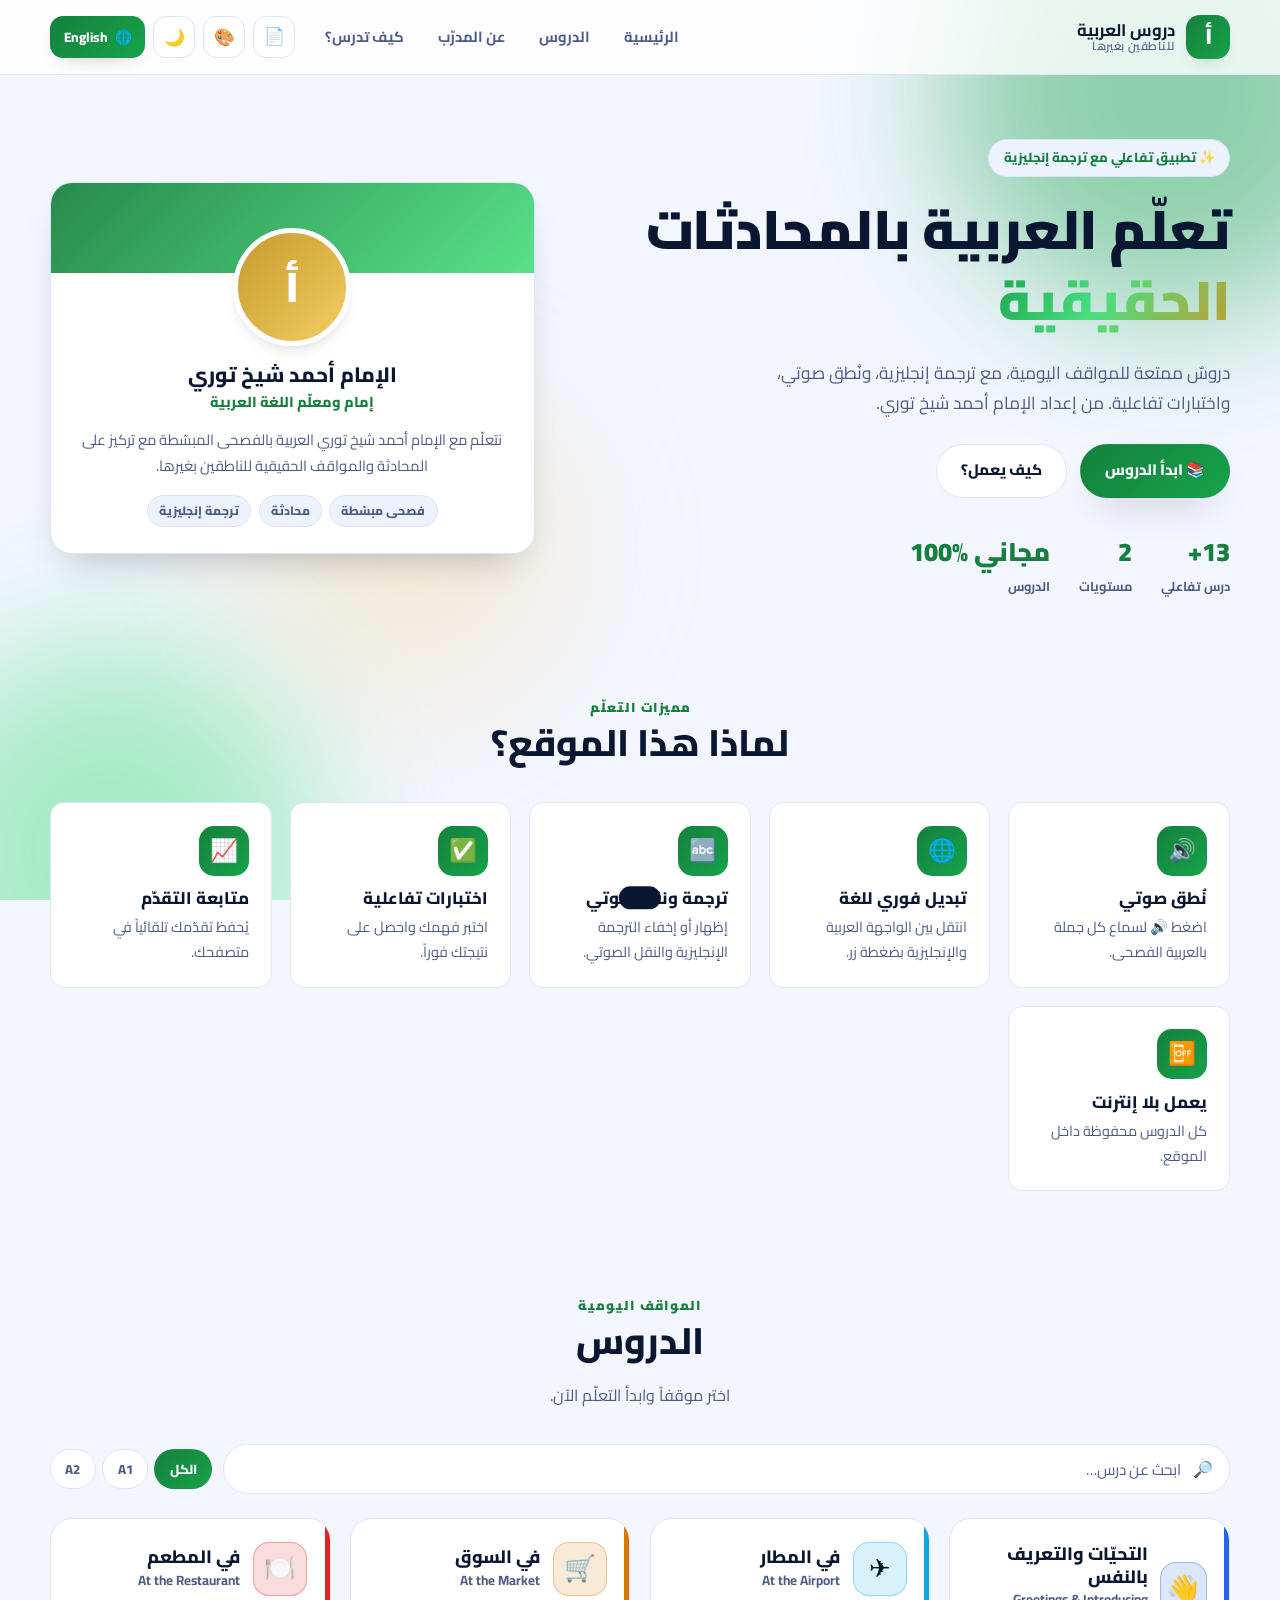
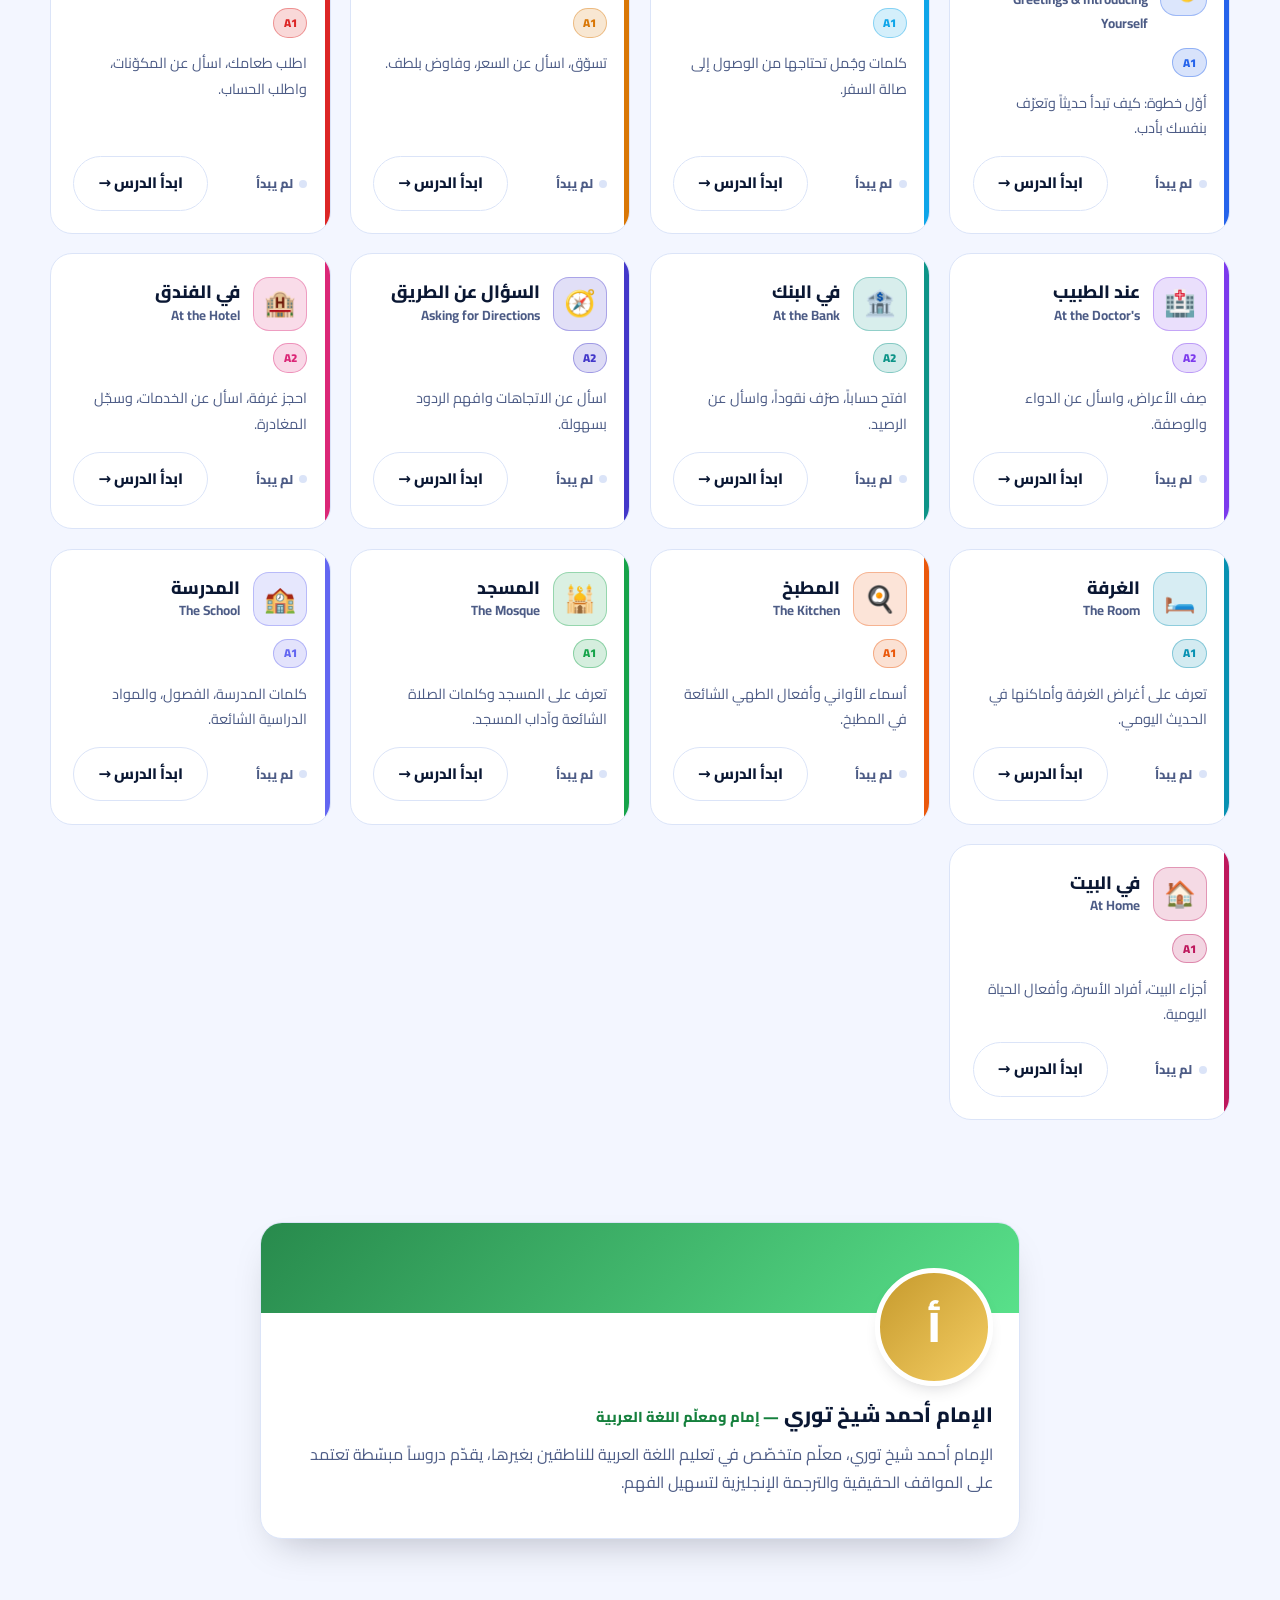
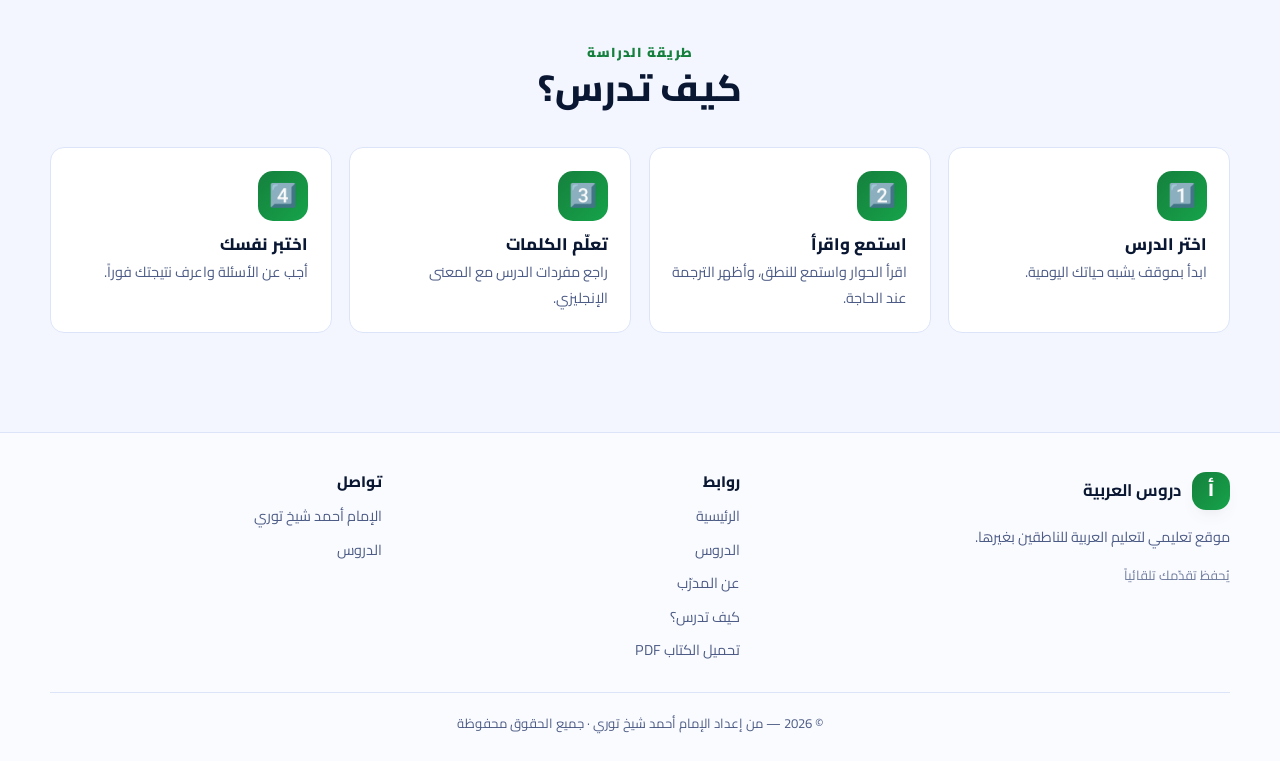
==== index.html @ 75998b93 "feat: green theme + reader color switcher; PDF index with page numbers and per-page numbers" ====
<!DOCTYPE html>
<html lang="ar" dir="rtl" data-theme="light" data-accent="green">
<head>
  <meta charset="UTF-8" />
  <meta name="viewport" content="width=device-width, initial-scale=1.0" />
  <meta name="description" content="دروس اللغة العربية للناطقين بغيرها — محادثات ومواقف يومية مع ترجمة إنجليزية ونطق صوتي. من إعداد الإمام أحمد شيخ توري." />
  <meta name="theme-color" content="#15803d" />
  <title>دروس العربية للناطقين بغيرها | الإمام أحمد شيخ توري</title>
  <link rel="icon" href="data:image/svg+xml,%3Csvg xmlns='http://www.w3.org/2000/svg' viewBox='0 0 100 100'%3E%3Cdefs%3E%3ClinearGradient id='g' x1='0' y1='0' x2='1' y2='1'%3E%3Cstop offset='0' stop-color='%2315803d'/%3E%3Cstop offset='1' stop-color='%2316a34a'/%3E%3C/linearGradient%3E%3C/defs%3E%3Crect width='100' height='100' rx='24' fill='url(%23g)'/%3E%3Ctext x='50' y='72' font-size='62' text-anchor='middle' fill='%23f4cd63' font-family='serif'%3E%D8%A3%3C/text%3E%3C/svg%3E" />
  <link rel="stylesheet" href="assets/css/styles.css" />
</head>
<body>
  <!-- animated background -->
  <div class="bg-deco" aria-hidden="true">
    <span class="blob b1"></span>
    <span class="blob b2"></span>
    <span class="blob b3"></span>
  </div>

  <!-- Header -->
  <header class="site-header">
    <div class="wrap header-inner">
      <a class="brand" href="#/" data-go="/">
        <span class="brand-logo">أ</span>
        <span class="brand-text">
          <b data-i18n="brand">دروس العربية</b>
          <span data-i18n="brandSub">للناطقين بغيرها</span>
        </span>
      </a>

      <nav class="nav">
        <a href="#/" data-go="/" data-i18n="navHome">الرئيسية</a>
        <a href="#lessons" data-i18n="navLessons">الدروس</a>
        <a href="#about" data-i18n="navAbout">عن المدرّب</a>
        <a href="#how" data-i18n="navHow">كيف تدرس؟</a>
      </nav>

      <div class="header-actions">
        <a class="icon-btn" href="assets/arabic-lessons.pdf" download title="تحميل PDF / Download PDF" aria-label="تحميل PDF">📄</a>
        <div class="accent-wrap">
          <button class="icon-btn" id="accentBtn" title="لون الواجهة / Color" aria-label="لون الواجهة">🎨</button>
          <div class="accent-menu" id="accentMenu" hidden>
            <button class="swatch" data-accent="green" style="--sw:#16a34a" title="أخضر / Green" aria-label="أخضر"></button>
            <button class="swatch" data-accent="blue" style="--sw:#2563eb" title="أزرق / Blue" aria-label="أزرق"></button>
            <button class="swatch" data-accent="gold" style="--sw:#d97706" title="ذهبي / Gold" aria-label="ذهبي"></button>
            <button class="swatch" data-accent="purple" style="--sw:#7c3aed" title="بنفسجي / Purple" aria-label="بنفسجي"></button>
            <button class="swatch" data-accent="rose" style="--sw:#e11d48" title="وردي / Rose" aria-label="وردي"></button>
            <button class="swatch" data-accent="teal" style="--sw:#14b8a6" title="فيروزي / Teal" aria-label="فيروزي"></button>
          </div>
        </div>
        <button class="icon-btn" id="themeBtn" title="Theme" aria-label="Toggle theme">🌙</button>
        <button class="lang-btn" id="langBtn" title="Language">🌐 English</button>
      </div>
    </div>
  </header>

  <!-- Main app -->
  <main id="app"></main>

  <!-- Footer -->
  <footer class="site-footer">
    <div class="wrap footer-grid">
      <div class="footer-col">
        <div class="brand" style="margin-bottom:.6rem">
          <span class="brand-logo" style="width:38px;height:38px;font-size:1.1rem">أ</span>
          <span class="brand-text"><b data-i18n="brand">دروس العربية</b></span>
        </div>
        <p data-i18n="footerAbout">موقع تعليمي لتعليم العربية للناطقين بغيرها.</p>
        <p style="opacity:.8;font-size:.82rem" data-i18n="savedHint">يُحفظ تقدّمك تلقائياً</p>
      </div>
      <div class="footer-col">
        <h4 data-i18n="footerLinks">روابط</h4>
        <ul>
          <li><a href="#/" data-go="/" data-i18n="navHome">الرئيسية</a></li>
          <li><a href="#lessons" data-i18n="navLessons">الدروس</a></li>
          <li><a href="#about" data-i18n="navAbout">عن المدرّب</a></li>
          <li><a href="#how" data-i18n="navHow">كيف تدرس؟</a></li>
          <li><a href="assets/arabic-lessons.pdf" download data-i18n="downloadPdf">تحميل الكتاب PDF</a></li>
        </ul>
      </div>
      <div class="footer-col">
        <h4 data-i18n="footerContact">تواصل</h4>
        <ul>
          <li><a href="#about" data-i18n="aboutTitle">الإمام أحمد شيخ توري</a></li>
          <li><a href="#lessons" data-i18n="navLessons">الدروس</a></li>
        </ul>
      </div>
    </div>
    <div class="wrap footer-bottom">
      © <span id="year"></span> — <span data-i18n="madeBy">من إعداد</span> <span data-i18n="author">الإمام أحمد شيخ توري</span> · <span data-i18n="rights">جميع الحقوق محفوظة</span>
    </div>
  </footer>

  <!-- Toast -->
  <div class="toast" id="toast" role="status" aria-live="polite"></div>

  <script src="assets/js/lessons.js"></script>
  <script src="assets/js/app.js"></script>
  <script>document.getElementById("year").textContent = new Date().getFullYear();</script>
</body>
</html>
---- assets/css/styles.css ----
/* =========================================================
   Arabic Lessons — Design System
   الإمام أحمد شيخ توري | Imam Ahmad Sheikh Touray
   لوحة الألوان: أخضر + ذهبي (ويمكن للقارئ تغيير اللون)
   ========================================================= */

/* ---------- Fonts ---------- */
@import url('https://fonts.googleapis.com/css2?family=Amiri:ital,wght@0,400;0,700;1,400&family=Cairo:wght@400;600;700;800;900&family=Poppins:wght@400;500;600;700;800&display=swap');

/* ---------- Theme tokens ---------- */
:root {
  /* الأخضر (اللون الافتراضي) */
  --brand-1: #15803d;
  --brand-2: #16a34a;
  --brand-3: #4ade80;
  /* الذهبي */
  --gold: #c69a2d;
  --gold-2: #f4cd63;

  --tr-color: #9a6b12;

  --bg: #f3f6ff;
  --bg-soft: #ffffff;
  --surface: #ffffff;
  --surface-2: #edf2ff;
  --text: #0a1733;
  --text-soft: #4d5c86;
  --line: #dbe4f8;
  --shadow: 0 18px 40px -18px rgba(2, 6, 23, .28);
  --shadow-sm: 0 8px 20px -12px rgba(2, 6, 23, .3);
  --ring: rgba(22, 163, 74, .35);

  --radius: 22px;
  --radius-sm: 14px;
  --maxw: 1180px;
  --header-h: 74px;
}

html[data-theme="dark"] {
  --bg: #050b1e;
  --bg-soft: #0a1330;
  --surface: #0e1a3d;
  --surface-2: #14224c;
  --text: #eaf0ff;
  --text-soft: #a3b2da;
  --line: #22325f;
  --tr-color: #f0c14b;
  --shadow: 0 20px 45px -20px rgba(0, 0, 0, .8);
  --shadow-sm: 0 10px 22px -14px rgba(0, 0, 0, .85);
  --ring: rgba(96, 165, 250, .35);
}

/* ---------- Reset ---------- */
*, *::before, *::after { box-sizing: border-box; }

html { scroll-behavior: smooth; }

body {
  margin: 0;
  font-family: "Cairo", "Poppins", system-ui, sans-serif;
  background: var(--bg);
  color: var(--text);
  line-height: 1.75;
  min-height: 100vh;
  overflow-x: hidden;
  transition: background .4s ease, color .4s ease;
}

html[dir="ltr"] body { font-family: "Poppins", "Cairo", system-ui, sans-serif; }

h1, h2, h3, h4 { margin: 0 0 .4em; line-height: 1.3; font-weight: 800; }

a { color: inherit; text-decoration: none; }
button { font-family: inherit; cursor: pointer; border: none; background: none; color: inherit; }
img { max-width: 100%; display: block; }

::selection { background: var(--brand-2); color: #fff; }

/* ---------- Animated backdrop ---------- */
.bg-deco {
  position: fixed;
  inset: 0;
  z-index: -1;
  overflow: hidden;
  pointer-events: none;
}
.blob {
  position: absolute;
  border-radius: 50%;
  filter: blur(70px);
  opacity: .45;
  animation: float 18s ease-in-out infinite;
}
.blob.b1 { width: 460px; height: 460px; background: var(--brand-2); top: -140px; inset-inline-start: -120px; }
.blob.b2 { width: 420px; height: 420px; background: var(--brand-3); bottom: -160px; inset-inline-end: -100px; animation-delay: -6s; }
.blob.b3 { width: 340px; height: 340px; background: var(--gold-2); top: 42%; inset-inline-start: 55%; opacity: .22; animation-delay: -11s; }

html[data-theme="dark"] .blob { opacity: .3; }

@keyframes float {
  0%, 100% { transform: translate(0, 0) scale(1); }
  33% { transform: translate(40px, -30px) scale(1.08); }
  66% { transform: translate(-30px, 25px) scale(.95); }
}

/* ---------- Layout ---------- */
.wrap { width: min(100% - 2.5rem, var(--maxw)); margin-inline: auto; }

/* ---------- Header ---------- */
.site-header {
  position: sticky;
  top: 0;
  z-index: 50;
  backdrop-filter: blur(14px);
  -webkit-backdrop-filter: blur(14px);
  background: color-mix(in srgb, var(--bg-soft) 78%, transparent);
  border-bottom: 1px solid var(--line);
}
.header-inner {
  height: var(--header-h);
  display: flex;
  align-items: center;
  gap: 1rem;
}
.brand { display: flex; align-items: center; gap: .7rem; font-weight: 900; }
.brand-logo {
  width: 44px; height: 44px;
  display: grid; place-items: center;
  border-radius: 14px;
  font-size: 1.35rem;
  color: #fff;
  background: linear-gradient(135deg, var(--brand-1), var(--brand-2));
  box-shadow: var(--shadow-sm);
}
.brand-text { display: flex; flex-direction: column; line-height: 1.15; }
.brand-text b { font-size: 1.05rem; }
.brand-text span { font-size: .72rem; color: var(--text-soft); font-weight: 600; letter-spacing: .5px; }

.nav { margin-inline-start: auto; display: flex; align-items: center; gap: .4rem; }
.nav a {
  padding: .5rem .85rem;
  border-radius: 999px;
  font-weight: 700;
  font-size: .92rem;
  color: var(--text-soft);
  transition: .25s;
}
.nav a:hover, .nav a.active { color: var(--brand-1); background: var(--surface-2); }
html[data-theme="dark"] .nav a:hover, html[data-theme="dark"] .nav a.active { color: var(--brand-3); }

.header-actions { display: flex; align-items: center; gap: .5rem; }

.icon-btn {
  width: 42px; height: 42px;
  display: grid; place-items: center;
  border-radius: 13px;
  background: var(--surface);
  border: 1px solid var(--line);
  color: var(--text);
  font-size: 1.05rem;
  transition: .25s;
}
.icon-btn:hover { transform: translateY(-2px); border-color: var(--brand-2); color: var(--brand-1); box-shadow: var(--shadow-sm); }

.lang-btn {
  display: flex; align-items: center; gap: .45rem;
  padding: .5rem .85rem;
  border-radius: 13px;
  background: linear-gradient(135deg, var(--brand-1), var(--brand-2));
  color: #fff;
  font-weight: 800;
  font-size: .85rem;
  box-shadow: var(--shadow-sm);
  transition: .25s;
}
.lang-btn:hover { transform: translateY(-2px); filter: brightness(1.08); }

/* ---------- Buttons ---------- */
.btn {
  display: inline-flex; align-items: center; justify-content: center; gap: .5rem;
  padding: .8rem 1.5rem;
  border-radius: 999px;
  font-weight: 800;
  font-size: .95rem;
  transition: .25s;
  border: 1px solid transparent;
}
.btn-primary {
  color: #fff;
  background: linear-gradient(135deg, var(--brand-1), var(--brand-2));
  box-shadow: var(--shadow);
}
.btn-primary:hover { transform: translateY(-3px); filter: brightness(1.06); }
.btn-ghost {
  background: var(--surface);
  border-color: var(--line);
  color: var(--text);
}
.btn-ghost:hover { border-color: var(--brand-2); color: var(--brand-1); transform: translateY(-3px); }
.btn-gold {
  color: #3b2a00;
  background: linear-gradient(135deg, var(--gold), var(--gold-2));
  box-shadow: 0 14px 30px -14px rgba(240, 180, 41, .8);
}
.btn-gold:hover { transform: translateY(-3px); }

/* ---------- Hero ---------- */
.hero { padding: 4rem 0 3rem; }
.hero-grid {
  display: grid;
  grid-template-columns: 1.15fr .85fr;
  gap: 2.5rem;
  align-items: center;
}
.eyebrow {
  display: inline-flex; align-items: center; gap: .5rem;
  padding: .4rem .9rem;
  border-radius: 999px;
  background: var(--surface-2);
  border: 1px solid var(--line);
  color: var(--brand-1);
  font-weight: 800;
  font-size: .82rem;
  margin-bottom: 1.1rem;
}
html[data-theme="dark"] .eyebrow { color: var(--brand-3); }

.hero h1 { font-size: clamp(2rem, 5vw, 3.4rem); font-weight: 900; letter-spacing: -.5px; }
.hero h1 .grad {
  background: linear-gradient(120deg, var(--brand-2), var(--brand-3) 45%, var(--gold));
  -webkit-background-clip: text;
  background-clip: text;
  color: transparent;
}
.hero p.lead { color: var(--text-soft); font-size: 1.08rem; max-width: 46ch; margin-bottom: 1.6rem; }
.hero-cta { display: flex; flex-wrap: wrap; gap: .8rem; }

.hero-stats { display: flex; gap: 1.8rem; margin-top: 2rem; flex-wrap: wrap; }
.hero-stats .num { font-size: 1.6rem; font-weight: 900; color: var(--brand-1); }
html[data-theme="dark"] .hero-stats .num { color: var(--brand-3); }
.hero-stats .lbl { font-size: .8rem; color: var(--text-soft); font-weight: 700; }

/* Hero card (teacher) */
.teacher-card {
  position: relative;
  background: var(--surface);
  border: 1px solid var(--line);
  border-radius: var(--radius);
  padding: 1.6rem;
  box-shadow: var(--shadow);
  text-align: center;
  overflow: hidden;
}
.teacher-card::before {
  content: "";
  position: absolute; inset: 0 0 auto 0; height: 90px;
  background: linear-gradient(135deg, var(--brand-1), var(--brand-3));
  opacity: .92;
}
.teacher-avatar {
  position: relative;
  width: 118px; height: 118px;
  margin: 1.2rem auto .9rem;
  border-radius: 50%;
  display: grid; place-items: center;
  font-size: 2.6rem; font-weight: 900; color: #fff;
  background: linear-gradient(135deg, var(--gold), var(--gold-2));
  border: 5px solid var(--surface);
  box-shadow: var(--shadow-sm);
}
.teacher-card h3 { font-size: 1.3rem; margin-bottom: .1rem; }
.teacher-card .role { color: var(--brand-1); font-weight: 800; font-size: .9rem; }
html[data-theme="dark"] .teacher-card .role { color: var(--brand-3); }
.teacher-card .bio { color: var(--text-soft); font-size: .92rem; margin: .8rem 0 1rem; }
.teacher-tags { display: flex; flex-wrap: wrap; gap: .45rem; justify-content: center; }
.tag {
  font-size: .76rem; font-weight: 800;
  padding: .28rem .7rem; border-radius: 999px;
  background: var(--surface-2); border: 1px solid var(--line); color: var(--text-soft);
}

/* ---------- Section ---------- */
.section { padding: 3.2rem 0; }
.section-head { text-align: center; max-width: 620px; margin: 0 auto 2.2rem; }
.section-head .kicker { color: var(--brand-1); font-weight: 900; font-size: .82rem; letter-spacing: 1px; text-transform: uppercase; }
html[data-theme="dark"] .section-head .kicker { color: var(--brand-3); }
.section-head h2 { font-size: clamp(1.6rem, 3.5vw, 2.3rem); }
.section-head p { color: var(--text-soft); }

/* ---------- Features ---------- */
.features { display: grid; grid-template-columns: repeat(auto-fit, minmax(210px, 1fr)); gap: 1.1rem; }
.feature {
  background: var(--surface);
  border: 1px solid var(--line);
  border-radius: var(--radius-sm);
  padding: 1.4rem;
  transition: .3s;
}
.feature:hover { transform: translateY(-5px); box-shadow: var(--shadow); }
.feature .fi {
  width: 50px; height: 50px; border-radius: 15px;
  display: grid; place-items: center; font-size: 1.4rem;
  background: linear-gradient(135deg, var(--brand-1), var(--brand-2));
  color: #fff; margin-bottom: .8rem;
}
.feature h3 { font-size: 1.05rem; margin-bottom: .25rem; }
.feature p { color: var(--text-soft); font-size: .9rem; margin: 0; }

/* ---------- Toolbar / filters ---------- */
.toolbar {
  display: flex; flex-wrap: wrap; gap: .7rem; align-items: center;
  justify-content: space-between; margin-bottom: 1.5rem;
}
.search-box {
  flex: 1; min-width: 220px;
  display: flex; align-items: center; gap: .6rem;
  background: var(--surface);
  border: 1px solid var(--line);
  border-radius: 999px;
  padding: .55rem 1rem;
}
.search-box input {
  flex: 1; border: none; outline: none; background: none;
  color: var(--text); font-family: inherit; font-size: .95rem;
}
.search-box input::placeholder { color: var(--text-soft); }

.chip-row { display: flex; gap: .4rem; flex-wrap: wrap; }
.chip {
  padding: .42rem .9rem; border-radius: 999px;
  background: var(--surface); border: 1px solid var(--line);
  font-weight: 800; font-size: .82rem; color: var(--text-soft); transition: .25s;
}
.chip:hover { color: var(--brand-1); border-color: var(--brand-2); }
.chip.active { background: linear-gradient(135deg, var(--brand-1), var(--brand-2)); color: #fff; border-color: transparent; }

/* ---------- Lesson cards ---------- */
.lessons-grid { display: grid; grid-template-columns: repeat(auto-fill, minmax(280px, 1fr)); gap: 1.2rem; }
.lesson-card {
  position: relative;
  background: var(--surface);
  border: 1px solid var(--line);
  border-radius: var(--radius);
  padding: 1.4rem;
  overflow: hidden;
  transition: .3s;
  display: flex; flex-direction: column;
}
.lesson-card::after {
  content: "";
  position: absolute; inset-inline-start: 0; top: 0; bottom: 0; width: 5px;
  background: var(--accent, var(--brand-2));
}
.lesson-card:hover { transform: translateY(-6px); box-shadow: var(--shadow); border-color: var(--accent); }
.lesson-top { display: flex; align-items: center; gap: .8rem; margin-bottom: .8rem; }
.lesson-emoji {
  width: 54px; height: 54px; border-radius: 16px;
  display: grid; place-items: center; font-size: 1.6rem;
  background: color-mix(in srgb, var(--accent) 16%, var(--surface));
  border: 1px solid color-mix(in srgb, var(--accent) 35%, transparent);
}
.lesson-card h3 { font-size: 1.12rem; margin: 0; }
.lesson-card .en-title { color: var(--text-soft); font-size: .84rem; font-weight: 700; }
.lesson-card p { color: var(--text-soft); font-size: .9rem; flex: 1; margin: .3rem 0 1rem; }

.badge {
  font-size: .72rem; font-weight: 900;
  padding: .22rem .6rem; border-radius: 999px;
  background: color-mix(in srgb, var(--accent) 18%, var(--surface));
  color: var(--accent);
  border: 1px solid color-mix(in srgb, var(--accent) 40%, transparent);
}
.lesson-meta { display: flex; align-items: center; gap: .5rem; margin-bottom: .5rem; }
.lesson-foot { display: flex; align-items: center; justify-content: space-between; gap: .6rem; }
.progress-mini { font-size: .8rem; font-weight: 800; color: var(--text-soft); display: flex; align-items: center; gap: .4rem; }
.progress-mini .dot { width: 8px; height: 8px; border-radius: 50%; background: var(--line); }
.progress-mini.done { color: #16a34a; }
.progress-mini.done .dot { background: #22c55e; }

/* ---------- Lesson view ---------- */
.back-btn { display: inline-flex; align-items: center; gap: .45rem; margin-bottom: 1.2rem; font-weight: 800; color: var(--text-soft); }
.back-btn:hover { color: var(--brand-1); }

.lesson-hero {
  border-radius: var(--radius);
  padding: 1.8rem;
  color: #fff;
  background: linear-gradient(135deg, var(--accent, var(--brand-1)), color-mix(in srgb, var(--accent, var(--brand-2)) 55%, #06283d));
  box-shadow: var(--shadow);
  margin-bottom: 1.6rem;
  position: relative;
  overflow: hidden;
}
.lesson-hero::after {
  content: attr(data-emoji);
  position: absolute; inset-inline-end: 1rem; bottom: -1.4rem;
  font-size: 7rem; opacity: .16;
}
.lesson-hero h1 { font-size: clamp(1.6rem, 4vw, 2.4rem); margin-bottom: .2rem; }
.lesson-hero .sub { opacity: .92; font-weight: 700; }
.lesson-hero .badge { background: rgba(255,255,255,.2); color: #fff; border-color: rgba(255,255,255,.35); }

.lesson-tools { display: flex; flex-wrap: wrap; gap: .5rem; margin-bottom: 1.4rem; }
.tool-toggle {
  display: inline-flex; align-items: center; gap: .45rem;
  padding: .5rem .9rem; border-radius: 999px;
  background: var(--surface); border: 1px solid var(--line);
  font-weight: 800; font-size: .84rem; color: var(--text-soft); transition: .25s;
}
.tool-toggle.on { background: linear-gradient(135deg, var(--brand-1), var(--brand-2)); color: #fff; border-color: transparent; }

.tabs { display: flex; gap: .3rem; margin-bottom: 1.4rem; background: var(--surface-2); padding: .35rem; border-radius: 999px; width: fit-content; max-width: 100%; overflow-x: auto; }
.tab {
  padding: .55rem 1.2rem; border-radius: 999px; font-weight: 800; font-size: .88rem;
  color: var(--text-soft); white-space: nowrap; transition: .25s;
}
.tab.active { background: var(--surface); color: var(--brand-1); box-shadow: var(--shadow-sm); }
html[data-theme="dark"] .tab.active { color: var(--brand-3); }

.panel { display: none; }
.panel.active { display: block; animation: fade .35s ease; }
@keyframes fade { from { opacity: 0; transform: translateY(8px); } to { opacity: 1; transform: none; } }

/* ---------- Dialogue ---------- */
.dialogue { display: flex; flex-direction: column; gap: 1rem; }
.line {
  display: flex; gap: .9rem; align-items: flex-start;
  max-width: 82%;
}
.line.right { margin-inline-start: auto; flex-direction: row-reverse; }
.line.right .bubble { background: linear-gradient(135deg, color-mix(in srgb, var(--brand-2) 20%, var(--surface)), var(--surface)); border-color: color-mix(in srgb, var(--brand-2) 45%, transparent); }
.bubble {
  background: var(--surface);
  border: 1px solid var(--line);
  border-radius: 18px;
  padding: .9rem 1.1rem;
  box-shadow: var(--shadow-sm);
  transition: .25s;
}
.bubble:hover { box-shadow: var(--shadow); }
.bubble .who { font-size: .76rem; font-weight: 900; color: var(--brand-1); margin-bottom: .15rem; }
html[data-theme="dark"] .bubble .who { color: var(--brand-3); }
.bubble .ar { font-family: "Amiri", "Cairo", serif; font-size: 1.42rem; font-weight: 700; line-height: 1.95; }
.bubble .tr { font-size: .82rem; color: var(--tr-color); font-style: italic; margin-top: .1rem; direction: ltr; text-align: start; }
.bubble .en { font-size: .95rem; color: var(--text-soft); margin-top: .2rem; direction: ltr; text-align: start; }
.speak-btn {
  flex: 0 0 auto;
  width: 40px; height: 40px; border-radius: 50%;
  display: grid; place-items: center;
  background: var(--surface-2); border: 1px solid var(--line);
  color: var(--brand-1); font-size: 1rem; transition: .25s;
}
.speak-btn:hover { background: var(--brand-2); color: #fff; transform: scale(1.08); }
.speak-btn.playing { background: var(--gold); color: #3b2a00; animation: pulse 1s infinite; }
@keyframes pulse { 0%,100% { transform: scale(1); } 50% { transform: scale(1.12); } }

.translation { display: none; }
body.show-trans .translation { display: block; }
body.show-tr .tr { display: block; }
body:not(.show-tr) .tr { display: none; }

/* ---------- Vocab ---------- */
.vocab-grid { display: grid; grid-template-columns: repeat(auto-fill, minmax(250px, 1fr)); gap: .9rem; }
.vocab-card {
  background: var(--surface); border: 1px solid var(--line);
  border-radius: var(--radius-sm); padding: 1rem 1.1rem;
  display: flex; align-items: center; gap: .8rem; transition: .25s;
}
.vocab-card:hover { transform: translateY(-3px); box-shadow: var(--shadow-sm); border-color: var(--brand-2); }
.vocab-card .vc-txt { flex: 1; }
.vocab-card .vc-ar { font-family: "Amiri", "Cairo", serif; font-size: 1.28rem; font-weight: 700; }
.vocab-card .vc-tr { font-size: .8rem; color: var(--tr-color); font-style: italic; direction: ltr; text-align: start; }
.vocab-card .vc-en { font-size: .88rem; color: var(--text-soft); direction: ltr; text-align: start; }

/* ---------- Quiz ---------- */
.quiz-head { display: flex; align-items: center; justify-content: space-between; gap: 1rem; margin-bottom: 1rem; flex-wrap: wrap; }
.quiz-progress { flex: 1; height: 9px; background: var(--surface-2); border-radius: 999px; overflow: hidden; min-width: 120px; }
.quiz-progress > i { display: block; height: 100%; width: 0; background: linear-gradient(90deg, var(--brand-2), var(--brand-3)); transition: width .35s; }
.score-pill { font-weight: 900; font-size: .85rem; padding: .35rem .8rem; border-radius: 999px; background: var(--surface-2); color: var(--brand-1); }
html[data-theme="dark"] .score-pill { color: var(--brand-3); }

.question-card {
  background: var(--surface); border: 1px solid var(--line);
  border-radius: var(--radius); padding: 1.5rem; box-shadow: var(--shadow-sm);
}
.question-card .q-text { font-size: 1.25rem; font-weight: 800; margin-bottom: 1.1rem; }
.options { display: flex; flex-direction: column; gap: .6rem; }
.option {
  text-align: start; width: 100%;
  padding: .85rem 1.1rem; border-radius: var(--radius-sm);
  background: var(--surface-2); border: 1.5px solid var(--line);
  font-weight: 700; font-size: 1rem; transition: .2s;
  display: flex; align-items: center; gap: .7rem;
}
.option .key {
  width: 26px; height: 26px; border-radius: 8px; flex: 0 0 auto;
  display: grid; place-items: center; font-size: .8rem; font-weight: 900;
  background: var(--surface); border: 1px solid var(--line);
}
.option:hover:not(:disabled) { border-color: var(--brand-2); transform: translateX(4px); }
html[dir="rtl"] .option:hover:not(:disabled) { transform: translateX(-4px); }
.option.correct { background: color-mix(in srgb, #22c55e 18%, var(--surface)); border-color: #22c55e; color: #15803d; }
html[data-theme="dark"] .option.correct { color: #86efac; }
.option.wrong { background: color-mix(in srgb, #ef4444 15%, var(--surface)); border-color: #ef4444; color: #b91c1c; }
html[data-theme="dark"] .option.wrong { color: #fca5a5; }
.option:disabled { cursor: default; }

.quiz-feedback { margin-top: 1rem; font-weight: 800; }
.quiz-nav { display: flex; gap: .6rem; margin-top: 1.2rem; flex-wrap: wrap; }

.quiz-result {
  text-align: center; background: var(--surface);
  border: 1px solid var(--line); border-radius: var(--radius);
  padding: 2.4rem 1.5rem; box-shadow: var(--shadow);
}
.quiz-result .ring {
  width: 140px; height: 140px; margin: 0 auto 1rem;
  border-radius: 50%; display: grid; place-items: center;
  font-size: 2.2rem; font-weight: 900; color: #fff;
  background: conic-gradient(var(--brand-2) var(--pct, 0%), var(--surface-2) 0);
  position: relative;
}
.quiz-result .ring::before {
  content: ""; position: absolute; inset: 12px; border-radius: 50%; background: var(--surface);
}
.quiz-result .ring span { position: relative; color: var(--brand-1); }
html[data-theme="dark"] .quiz-result .ring span { color: var(--brand-3); }

/* ---------- Footer ---------- */
.site-footer {
  margin-top: 3rem;
  padding: 2.4rem 0 1.6rem;
  border-top: 1px solid var(--line);
  background: color-mix(in srgb, var(--surface) 60%, transparent);
}
.footer-grid { display: grid; grid-template-columns: 1.4fr 1fr 1fr; gap: 1.6rem; }
.site-footer p, .site-footer a { color: var(--text-soft); font-size: .9rem; }
.site-footer a:hover { color: var(--brand-1); }
.footer-col h4 { font-size: .95rem; margin-bottom: .6rem; }
.footer-col ul { list-style: none; padding: 0; margin: 0; display: flex; flex-direction: column; gap: .35rem; }
.footer-bottom { text-align: center; margin-top: 1.8rem; padding-top: 1.2rem; border-top: 1px solid var(--line); color: var(--text-soft); font-size: .82rem; }

/* ---------- Toast ---------- */
.toast {
  position: fixed; inset-block-end: 1.4rem; inset-inline-start: 50%;
  transform: translateX(50%) translateY(140%);
  background: var(--text); color: var(--bg);
  padding: .7rem 1.3rem; border-radius: 999px;
  font-weight: 800; font-size: .88rem; z-index: 200;
  transition: transform .4s cubic-bezier(.2,.9,.3,1.4);
  box-shadow: var(--shadow);
}
html[dir="ltr"] .toast { transform: translateX(-50%) translateY(140%); }
.toast.show { transform: translateX(50%) translateY(0); }
html[dir="ltr"] .toast.show { transform: translateX(-50%) translateY(0); }

/* ---------- Reveal on scroll ---------- */
.reveal { opacity: 0; transform: translateY(24px); transition: opacity .6s ease, transform .6s ease; }
.reveal.in { opacity: 1; transform: none; }

/* ---------- Responsive ---------- */
@media (max-width: 940px) {
  .hero-grid { grid-template-columns: 1fr; }
  .teacher-card { max-width: 420px; margin-inline: auto; }
  .footer-grid { grid-template-columns: 1fr 1fr; }
}
@media (max-width: 640px) {
  .nav { display: none; }
  .header-actions { margin-inline-start: auto; }
  .brand-text span { display: none; }
  .line { max-width: 100%; }
  .footer-grid { grid-template-columns: 1fr; }
  .hero { padding-top: 2.5rem; }
}

@media (prefers-reduced-motion: reduce) {
  *, *::before, *::after { animation: none !important; transition: none !important; }
  .reveal { opacity: 1; transform: none; }
}

/* ---------- Accent themes (reader can change the color) ---------- */
html[data-accent="green"] { --brand-1: #15803d; --brand-2: #16a34a; --brand-3: #4ade80; --ring: rgba(22, 163, 74, .35); }
html[data-accent="blue"]  { --brand-1: #1e3a8a; --brand-2: #2563eb; --brand-3: #60a5fa; --ring: rgba(37, 99, 235, .35); }
html[data-accent="gold"]  { --brand-1: #b45309; --brand-2: #d97706; --brand-3: #fbbf24; --ring: rgba(217, 119, 6, .35); }
html[data-accent="purple"]{ --brand-1: #6d28d9; --brand-2: #7c3aed; --brand-3: #a78bfa; --ring: rgba(124, 58, 237, .35); }
html[data-accent="rose"]  { --brand-1: #be123c; --brand-2: #e11d48; --brand-3: #fb7185; --ring: rgba(225, 29, 72, .35); }
html[data-accent="teal"]  { --brand-1: #0f766e; --brand-2: #14b8a6; --brand-3: #5eead4; --ring: rgba(20, 184, 166, .35); }

.accent-wrap { position: relative; }
.accent-menu {
  position: absolute; top: calc(100% + .55rem); inset-inline-end: 0;
  display: flex; gap: .4rem; flex-wrap: wrap; max-width: 200px;
  background: var(--surface); border: 1px solid var(--line);
  border-radius: 16px; padding: .6rem; box-shadow: var(--shadow); z-index: 70;
}
.accent-menu[hidden] { display: none; }
.swatch {
  width: 28px; height: 28px; border-radius: 50%;
  background: var(--sw); border: 2px solid var(--surface);
  box-shadow: 0 0 0 1px var(--line); transition: transform .2s, box-shadow .2s;
}
.swatch:hover { transform: scale(1.15); }
.swatch.active { box-shadow: 0 0 0 2px var(--surface), 0 0 0 4px var(--sw); }

@media (max-width: 640px) {
  .accent-menu { inset-inline-end: -60px; }
}
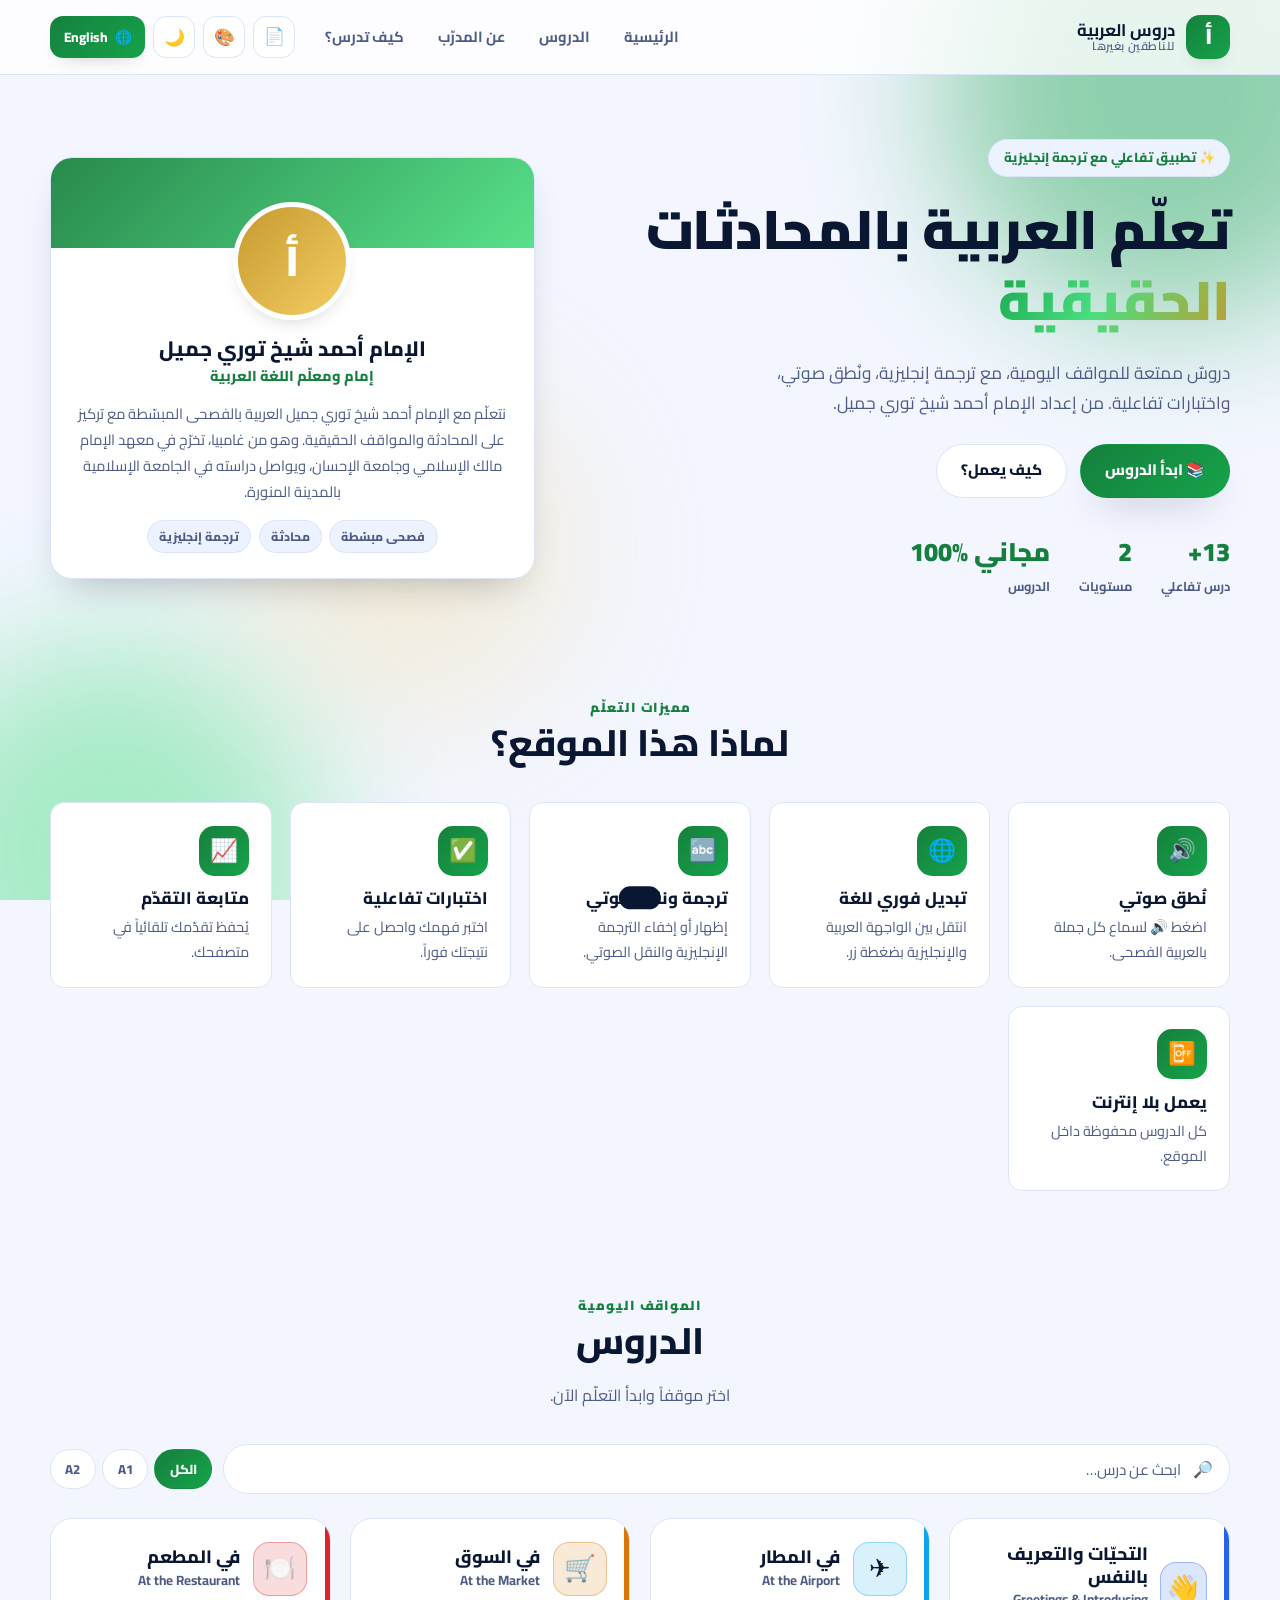
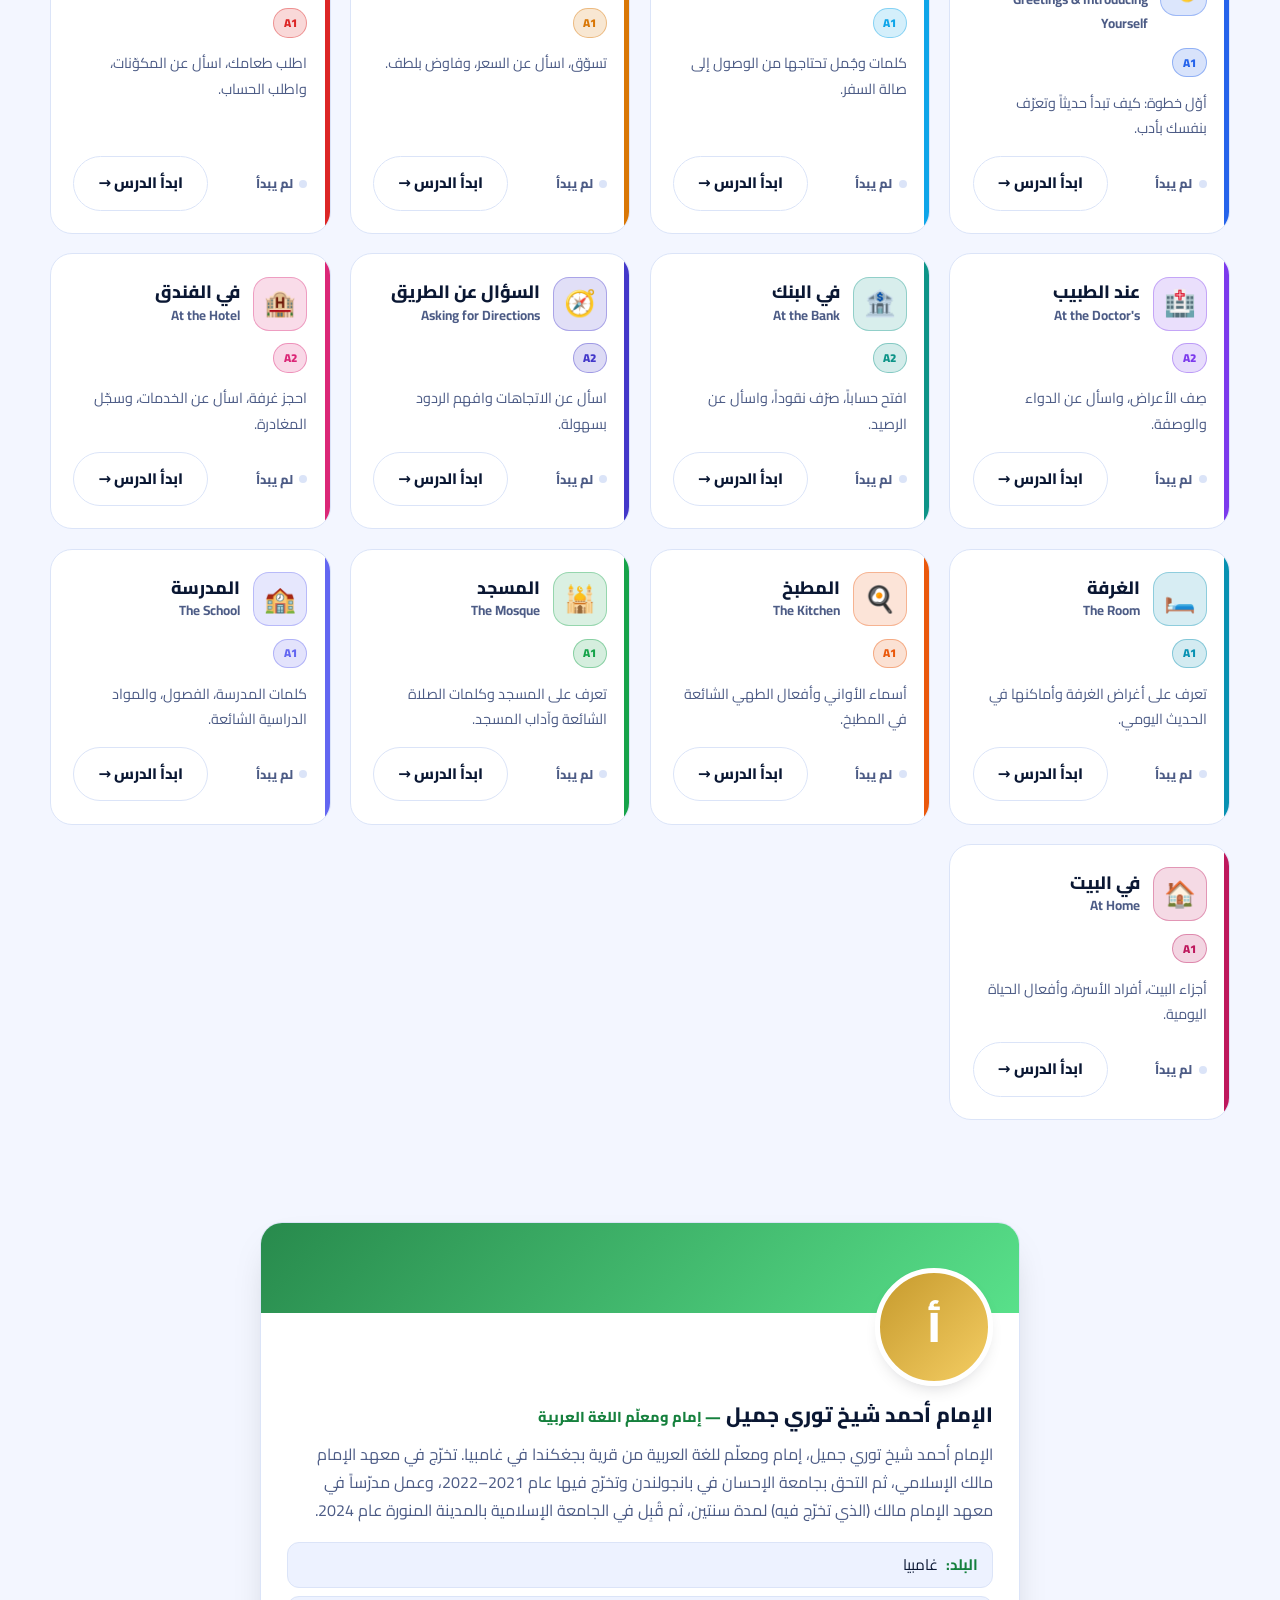
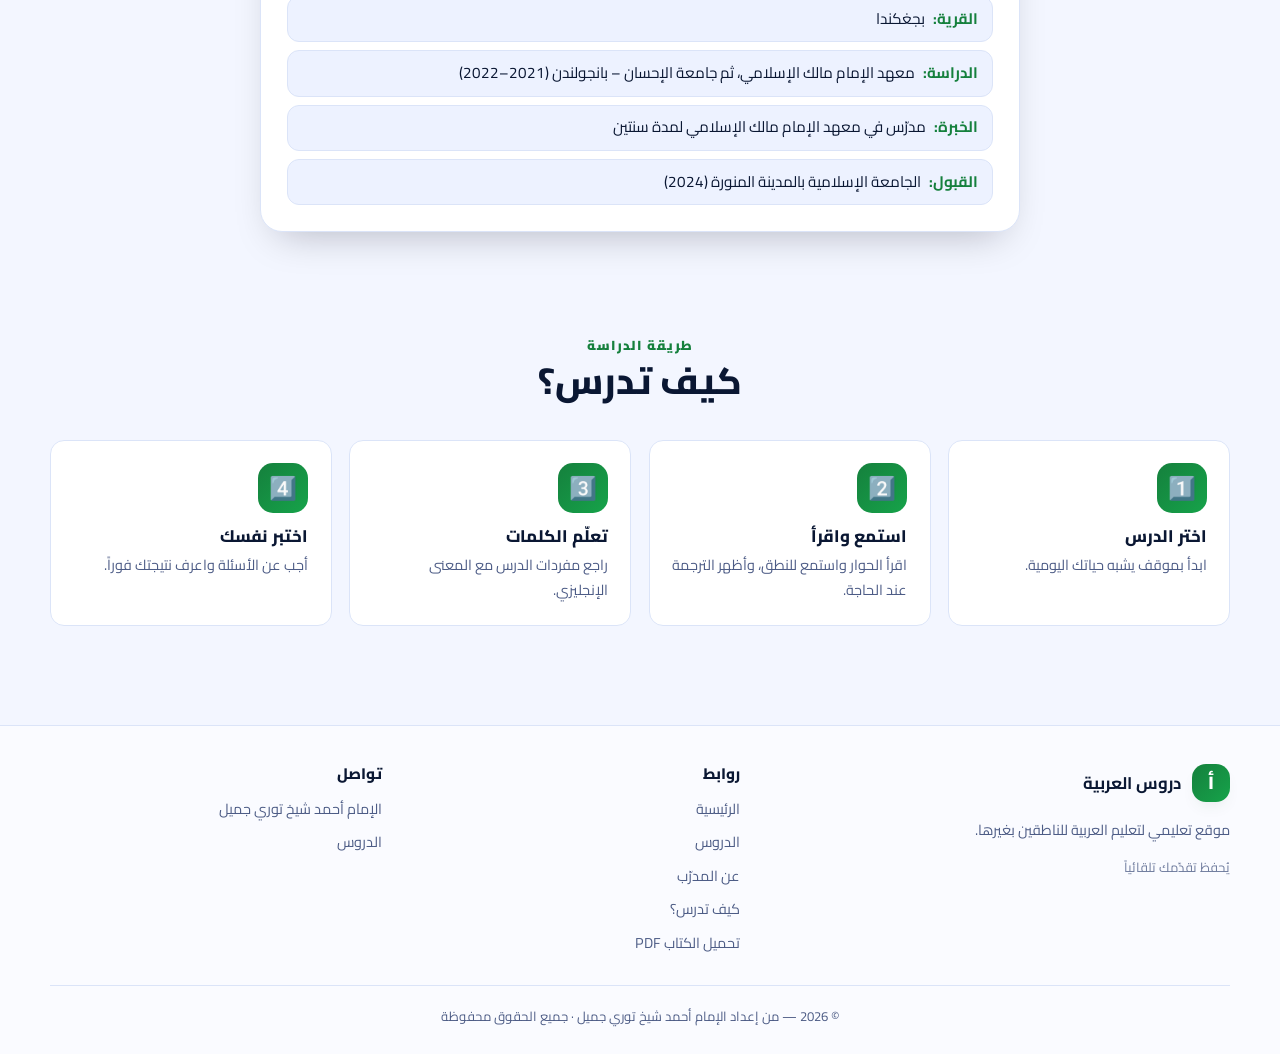
==== commit a44f3f15: "feat: add instructor biography (Baja Kunda/Gambia, Al-Imam Malick, Al Ihsan Banjulinding, Madinah) a" ====
--- a/index.html
+++ b/index.html
@@ -3,9 +3,9 @@
 <head>
   <meta charset="UTF-8" />
   <meta name="viewport" content="width=device-width, initial-scale=1.0" />
-  <meta name="description" content="دروس اللغة العربية للناطقين بغيرها — محادثات ومواقف يومية مع ترجمة إنجليزية ونطق صوتي. من إعداد الإمام أحمد شيخ توري." />
+  <meta name="description" content="دروس اللغة العربية للناطقين بغيرها — محادثات ومواقف يومية مع ترجمة إنجليزية ونطق صوتي. من إعداد الإمام أحمد شيخ توري جميل." />
   <meta name="theme-color" content="#15803d" />
-  <title>دروس العربية للناطقين بغيرها | الإمام أحمد شيخ توري</title>
+  <title>دروس العربية للناطقين بغيرها | الإمام أحمد شيخ توري جميل</title>
   <link rel="icon" href="data:image/svg+xml,%3Csvg xmlns='http://www.w3.org/2000/svg' viewBox='0 0 100 100'%3E%3Cdefs%3E%3ClinearGradient id='g' x1='0' y1='0' x2='1' y2='1'%3E%3Cstop offset='0' stop-color='%2315803d'/%3E%3Cstop offset='1' stop-color='%2316a34a'/%3E%3C/linearGradient%3E%3C/defs%3E%3Crect width='100' height='100' rx='24' fill='url(%23g)'/%3E%3Ctext x='50' y='72' font-size='62' text-anchor='middle' fill='%23f4cd63' font-family='serif'%3E%D8%A3%3C/text%3E%3C/svg%3E" />
   <link rel="stylesheet" href="assets/css/styles.css" />
 </head>
@@ -81,13 +81,13 @@
       <div class="footer-col">
         <h4 data-i18n="footerContact">تواصل</h4>
         <ul>
-          <li><a href="#about" data-i18n="aboutTitle">الإمام أحمد شيخ توري</a></li>
+          <li><a href="#about" data-i18n="aboutTitle">الإمام أحمد شيخ توري جميل</a></li>
           <li><a href="#lessons" data-i18n="navLessons">الدروس</a></li>
         </ul>
       </div>
     </div>
     <div class="wrap footer-bottom">
-      © <span id="year"></span> — <span data-i18n="madeBy">من إعداد</span> <span data-i18n="author">الإمام أحمد شيخ توري</span> · <span data-i18n="rights">جميع الحقوق محفوظة</span>
+      © <span id="year"></span> — <span data-i18n="madeBy">من إعداد</span> <span data-i18n="author">الإمام أحمد شيخ توري جميل</span> · <span data-i18n="rights">جميع الحقوق محفوظة</span>
     </div>
   </footer>
 
--- a/assets/css/styles.css
+++ b/assets/css/styles.css
@@ -1,6 +1,6 @@
 /* =========================================================
    Arabic Lessons — Design System
-   الإمام أحمد شيخ توري | Imam Ahmad Sheikh Touray
+   الإمام أحمد شيخ توري جميل | Imam Ahmad Sheikh Touray Jameel
    لوحة الألوان: أخضر + ذهبي (ويمكن للقارئ تغيير اللون)
    ========================================================= */
 
@@ -586,8 +586,7 @@
 html[data-accent="rose"]  { --brand-1: #be123c; --brand-2: #e11d48; --brand-3: #fb7185; --ring: rgba(225, 29, 72, .35); }
 html[data-accent="teal"]  { --brand-1: #0f766e; --brand-2: #14b8a6; --brand-3: #5eead4; --ring: rgba(20, 184, 166, .35); }
 
-.accent-wrap { position: relative; }
-.accent-menu {
+.accent-wrap { position: relative; }.accent-menu {
   position: absolute; top: calc(100% + .55rem); inset-inline-end: 0;
   display: flex; gap: .4rem; flex-wrap: wrap; max-width: 200px;
   background: var(--surface); border: 1px solid var(--line);
@@ -605,3 +604,15 @@
 @media (max-width: 640px) {
   .accent-menu { inset-inline-end: -60px; }
 }
+
+/* ---------- Instructor bio facts ---------- */
+.bio-facts {
+  list-style: none; padding: 0; margin: 1.1rem 0 0;
+  display: grid; gap: .5rem;
+}
+.bio-facts li {
+  display: flex; flex-wrap: wrap; align-items: baseline; gap: .5rem;
+  background: var(--surface-2); border: 1px solid var(--line);
+  border-radius: 12px; padding: .55rem .9rem; font-size: .95rem;
+}
+.bio-facts li b { color: var(--brand-1); white-space: nowrap; }
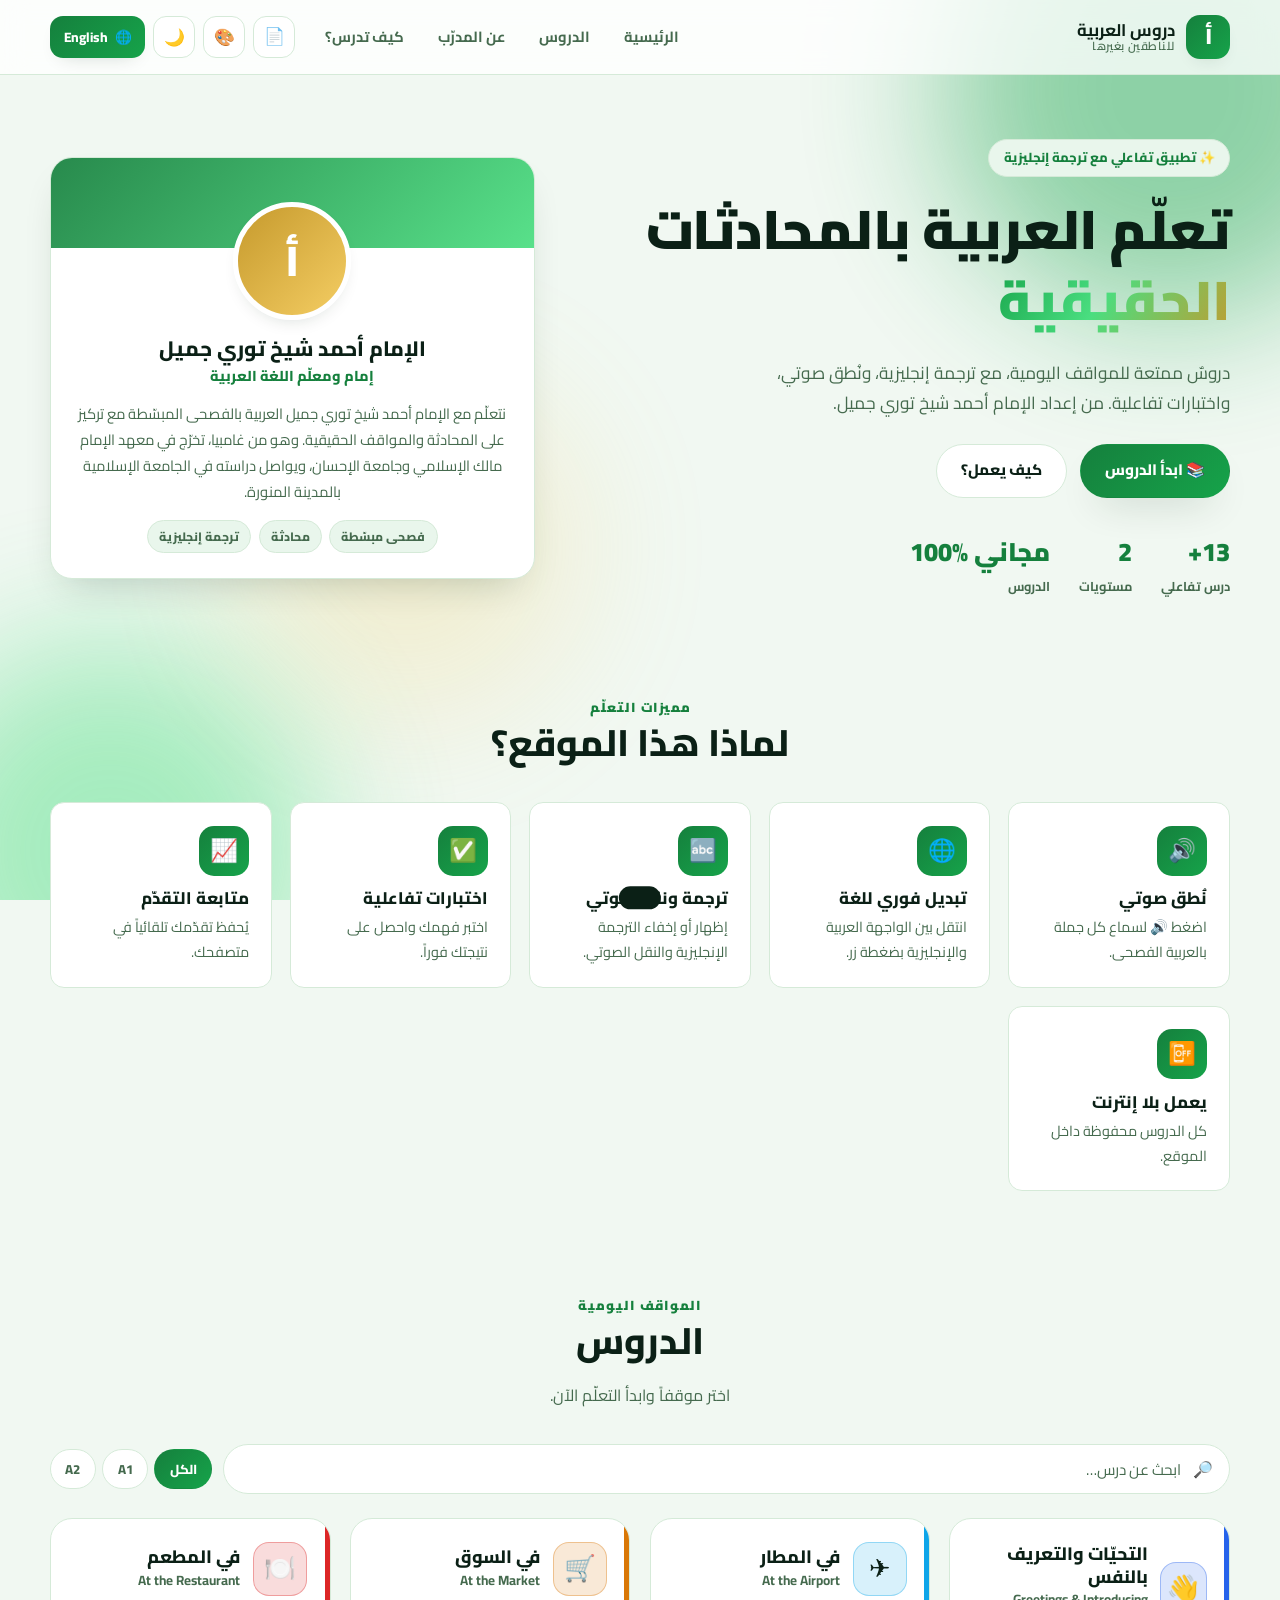
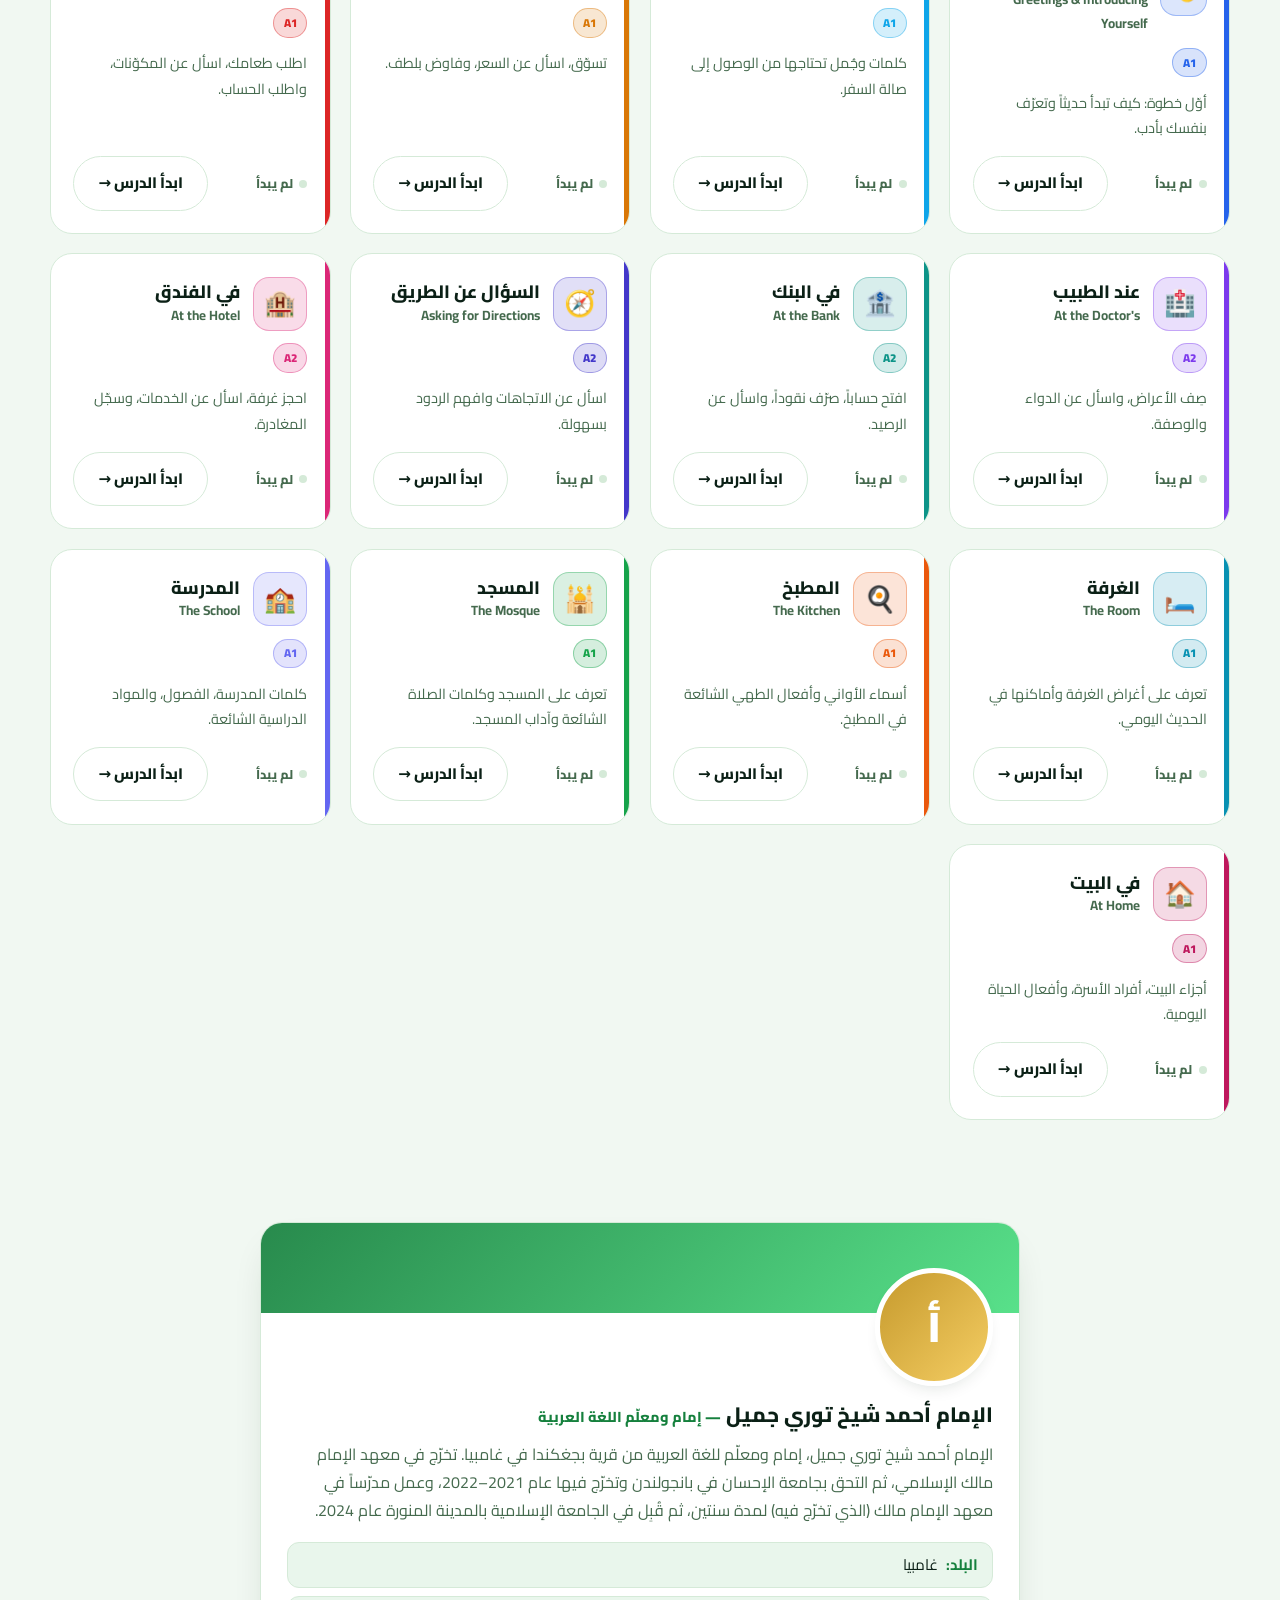
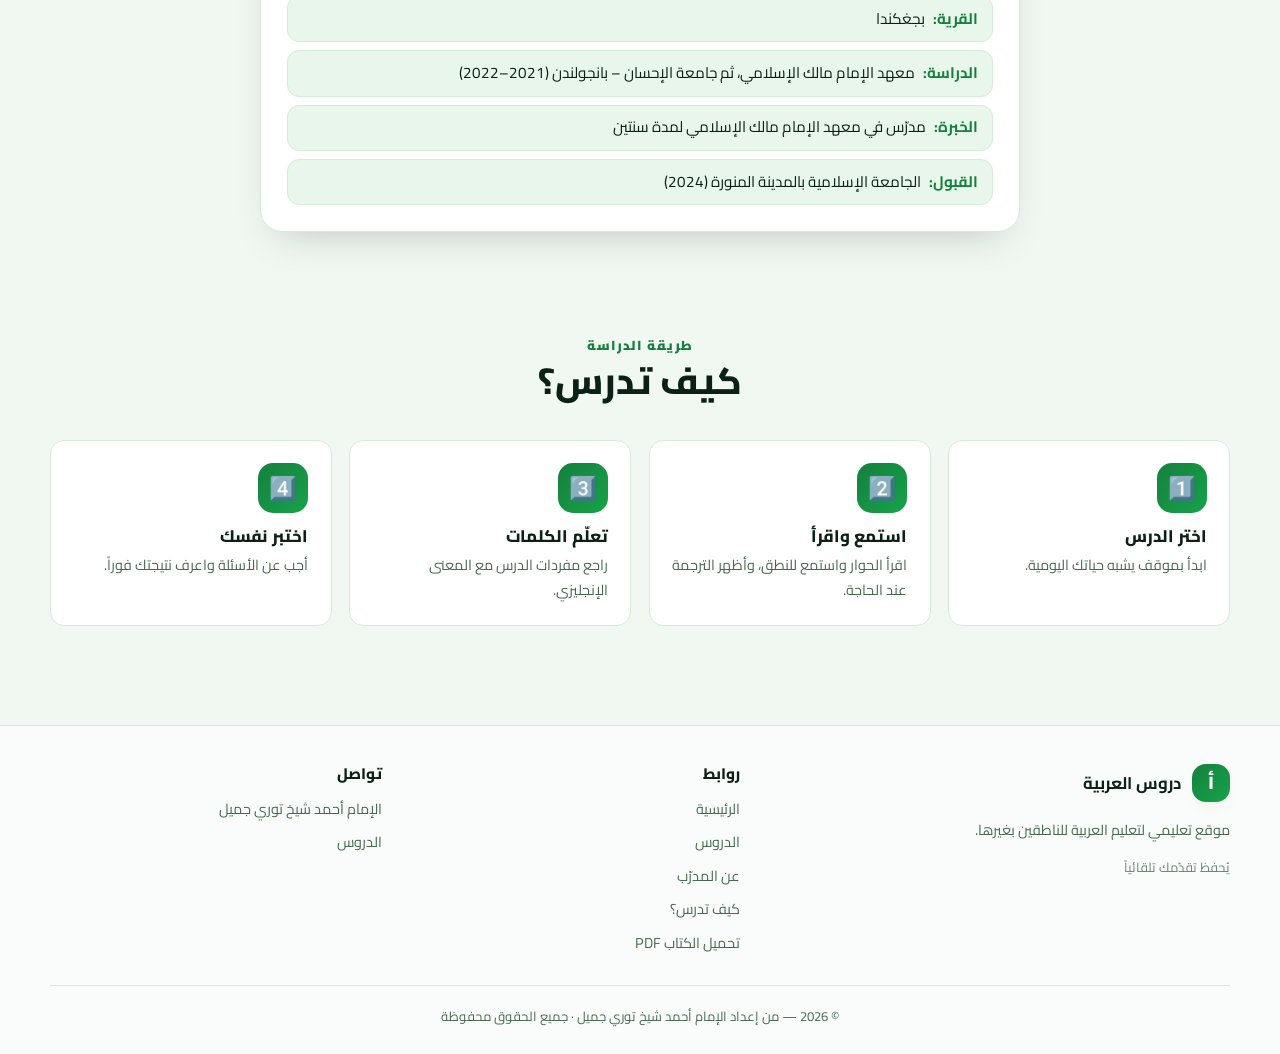
==== commit 561809d5: "fix: green-tinted neutral palette (remove blue tint in light+dark themes) and cache-bust assets" ====
--- a/index.html
+++ b/index.html
@@ -7,7 +7,7 @@
   <meta name="theme-color" content="#15803d" />
   <title>دروس العربية للناطقين بغيرها | الإمام أحمد شيخ توري جميل</title>
   <link rel="icon" href="data:image/svg+xml,%3Csvg xmlns='http://www.w3.org/2000/svg' viewBox='0 0 100 100'%3E%3Cdefs%3E%3ClinearGradient id='g' x1='0' y1='0' x2='1' y2='1'%3E%3Cstop offset='0' stop-color='%2315803d'/%3E%3Cstop offset='1' stop-color='%2316a34a'/%3E%3C/linearGradient%3E%3C/defs%3E%3Crect width='100' height='100' rx='24' fill='url(%23g)'/%3E%3Ctext x='50' y='72' font-size='62' text-anchor='middle' fill='%23f4cd63' font-family='serif'%3E%D8%A3%3C/text%3E%3C/svg%3E" />
-  <link rel="stylesheet" href="assets/css/styles.css" />
+  <link rel="stylesheet" href="assets/css/styles.css?v=4" />
 </head>
 <body>
   <!-- animated background -->
@@ -94,8 +94,8 @@
   <!-- Toast -->
   <div class="toast" id="toast" role="status" aria-live="polite"></div>
 
-  <script src="assets/js/lessons.js"></script>
-  <script src="assets/js/app.js"></script>
+  <script src="assets/js/lessons.js?v=4"></script>
+  <script src="assets/js/app.js?v=4"></script>
   <script>document.getElementById("year").textContent = new Date().getFullYear();</script>
 </body>
 </html>
--- a/assets/css/styles.css
+++ b/assets/css/styles.css
@@ -19,15 +19,15 @@
 
   --tr-color: #9a6b12;
 
-  --bg: #f3f6ff;
+  --bg: #f1f8f2;
   --bg-soft: #ffffff;
   --surface: #ffffff;
-  --surface-2: #edf2ff;
-  --text: #0a1733;
-  --text-soft: #4d5c86;
-  --line: #dbe4f8;
-  --shadow: 0 18px 40px -18px rgba(2, 6, 23, .28);
-  --shadow-sm: 0 8px 20px -12px rgba(2, 6, 23, .3);
+  --surface-2: #e9f6ec;
+  --text: #0b2016;
+  --text-soft: #456a4e;
+  --line: #d5ead8;
+  --shadow: 0 18px 40px -18px rgba(6, 40, 22, .24);
+  --shadow-sm: 0 8px 20px -12px rgba(6, 40, 22, .24);
   --ring: rgba(22, 163, 74, .35);
 
   --radius: 22px;
@@ -37,17 +37,17 @@
 }
 
 html[data-theme="dark"] {
-  --bg: #050b1e;
-  --bg-soft: #0a1330;
-  --surface: #0e1a3d;
-  --surface-2: #14224c;
-  --text: #eaf0ff;
-  --text-soft: #a3b2da;
-  --line: #22325f;
+  --bg: #04140c;
+  --bg-soft: #071f13;
+  --surface: #0b2717;
+  --surface-2: #10341f;
+  --text: #e9fbef;
+  --text-soft: #a9d0b6;
+  --line: #1d4630;
   --tr-color: #f0c14b;
   --shadow: 0 20px 45px -20px rgba(0, 0, 0, .8);
   --shadow-sm: 0 10px 22px -14px rgba(0, 0, 0, .85);
-  --ring: rgba(96, 165, 250, .35);
+  --ring: rgba(74, 222, 128, .38);
 }
 
 /* ---------- Reset ---------- */
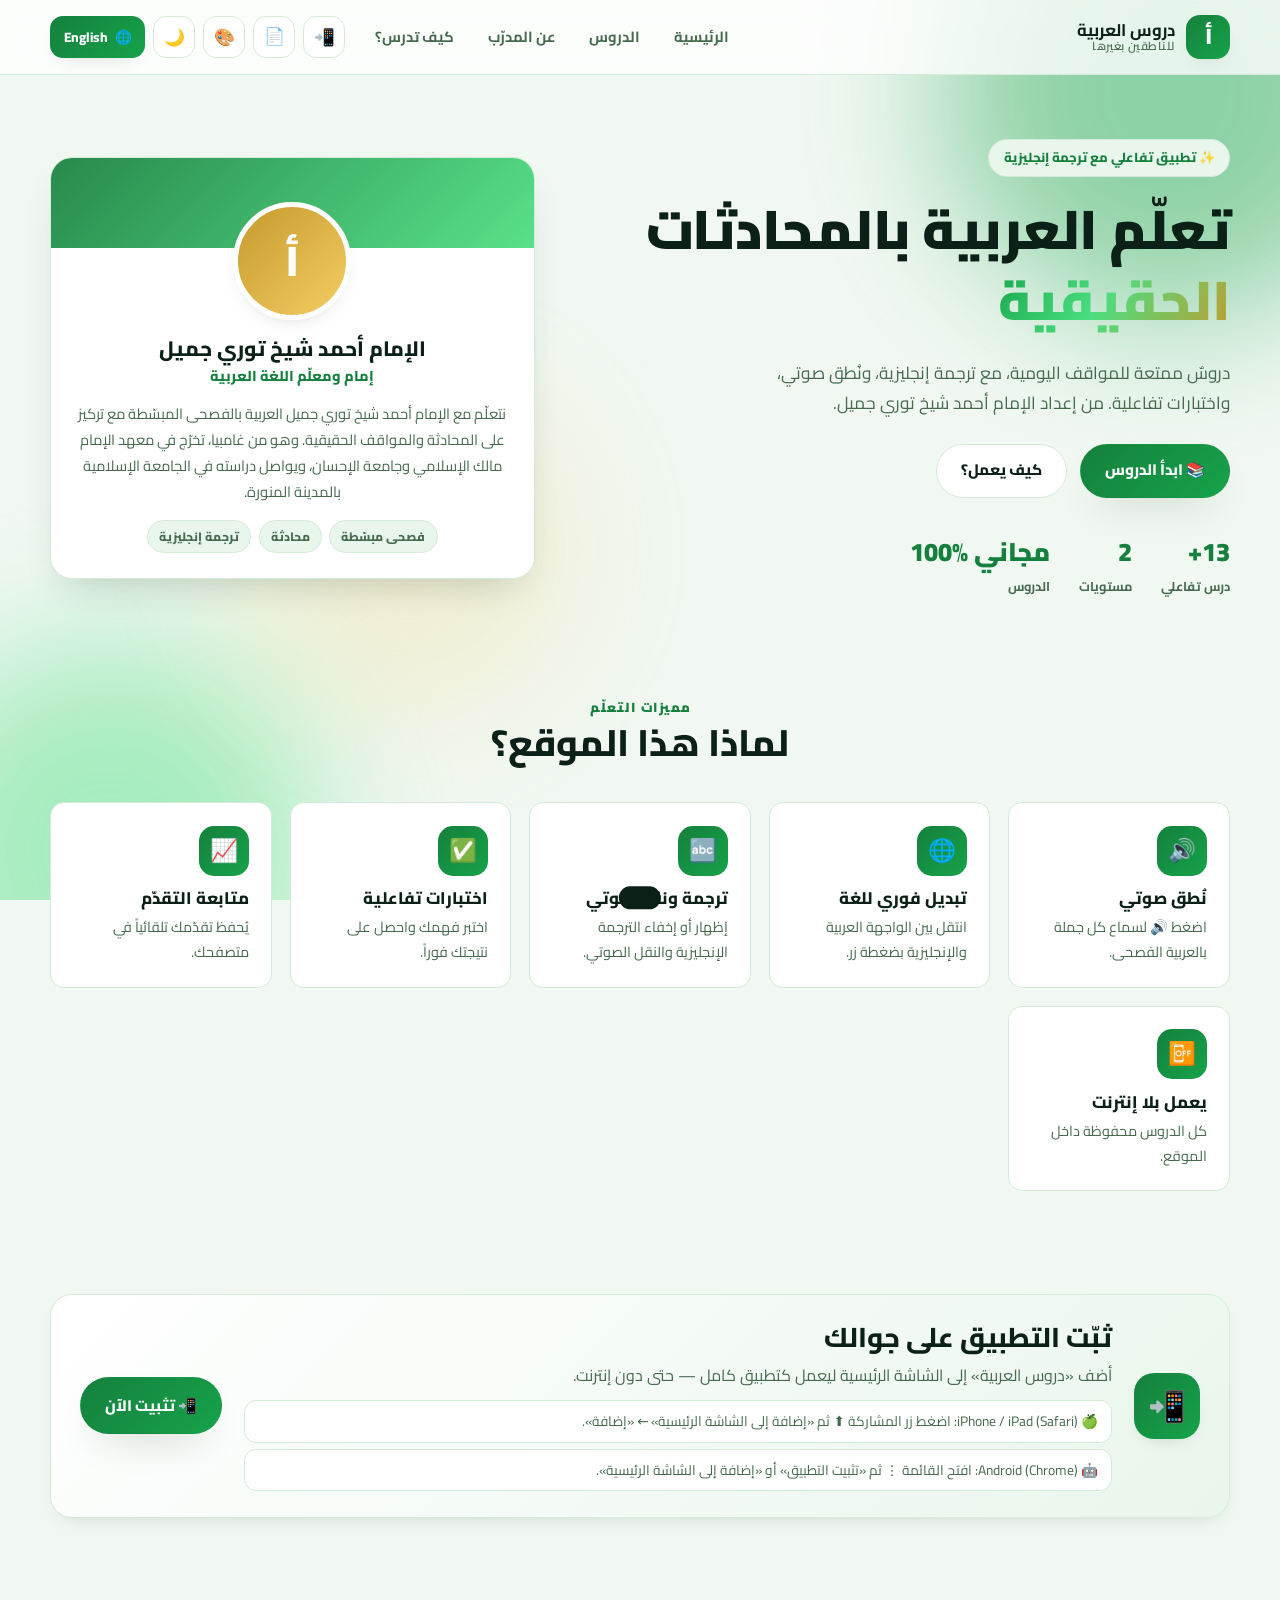
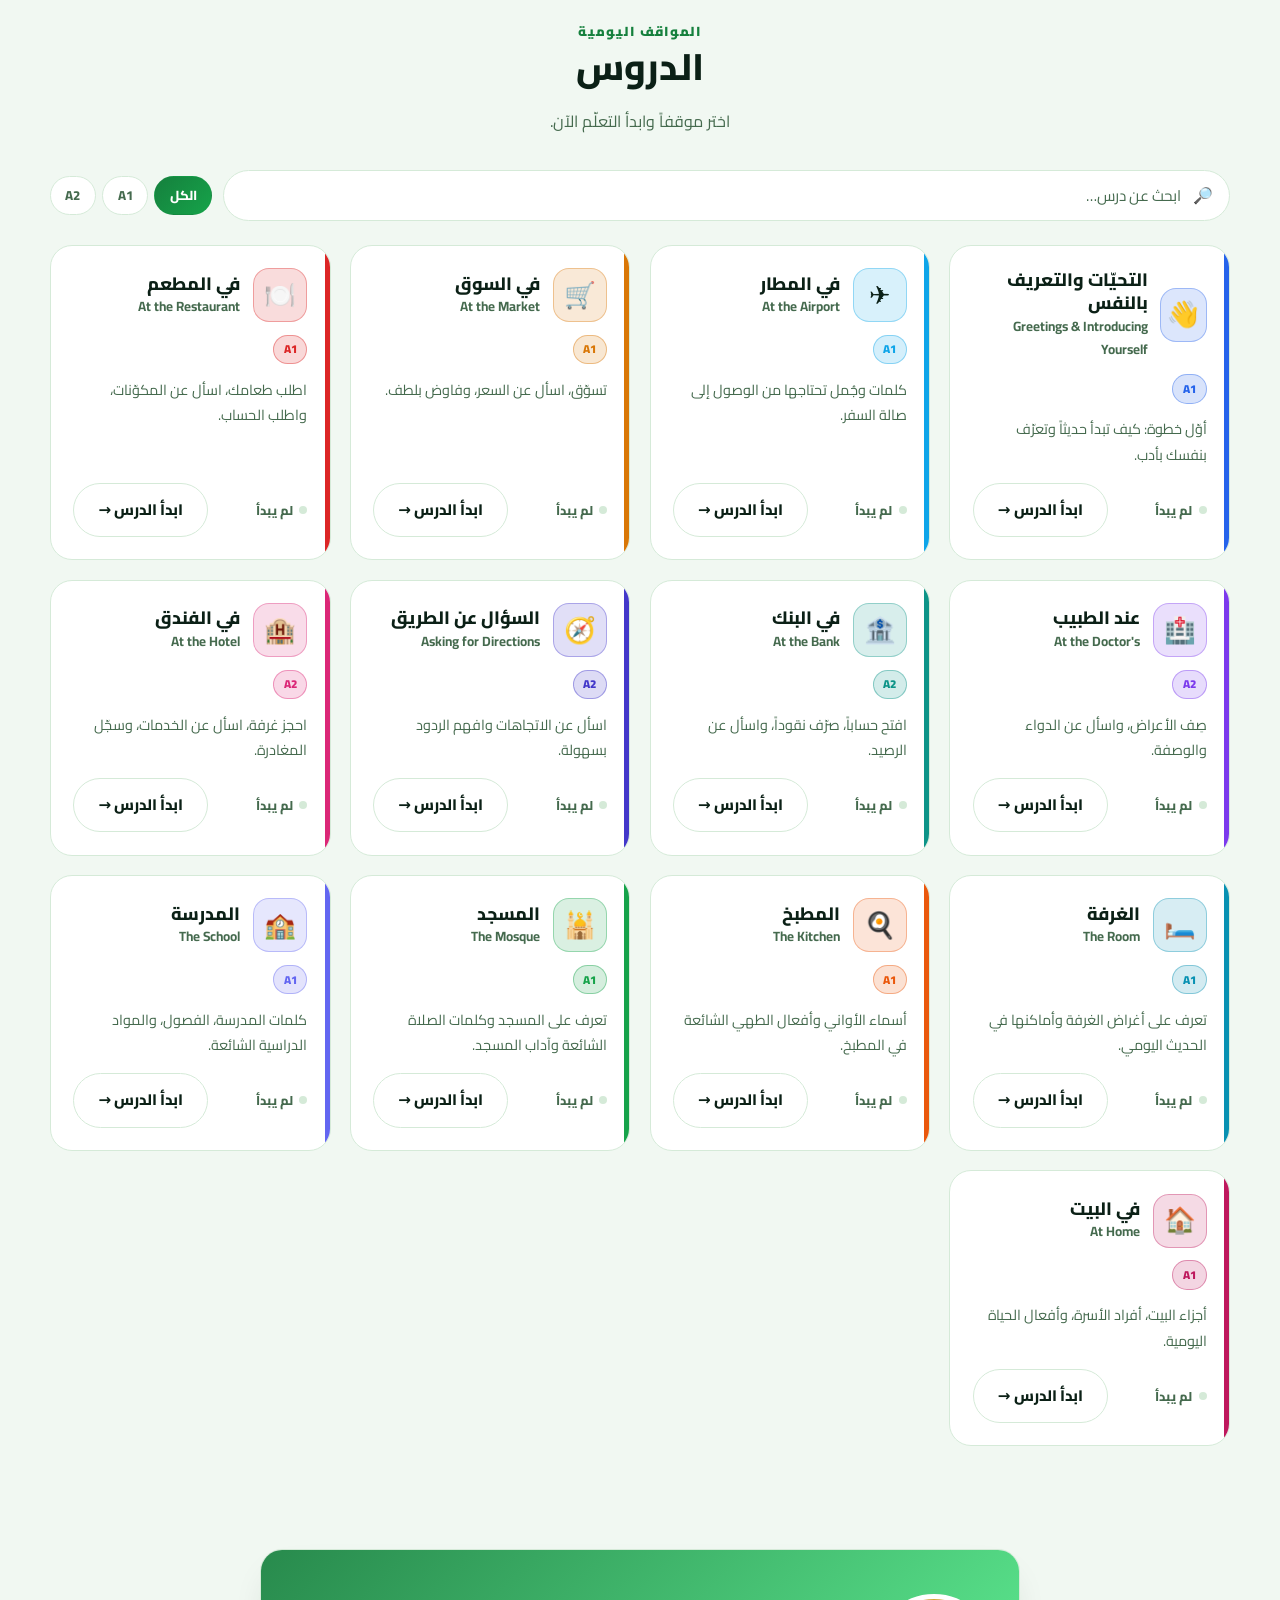
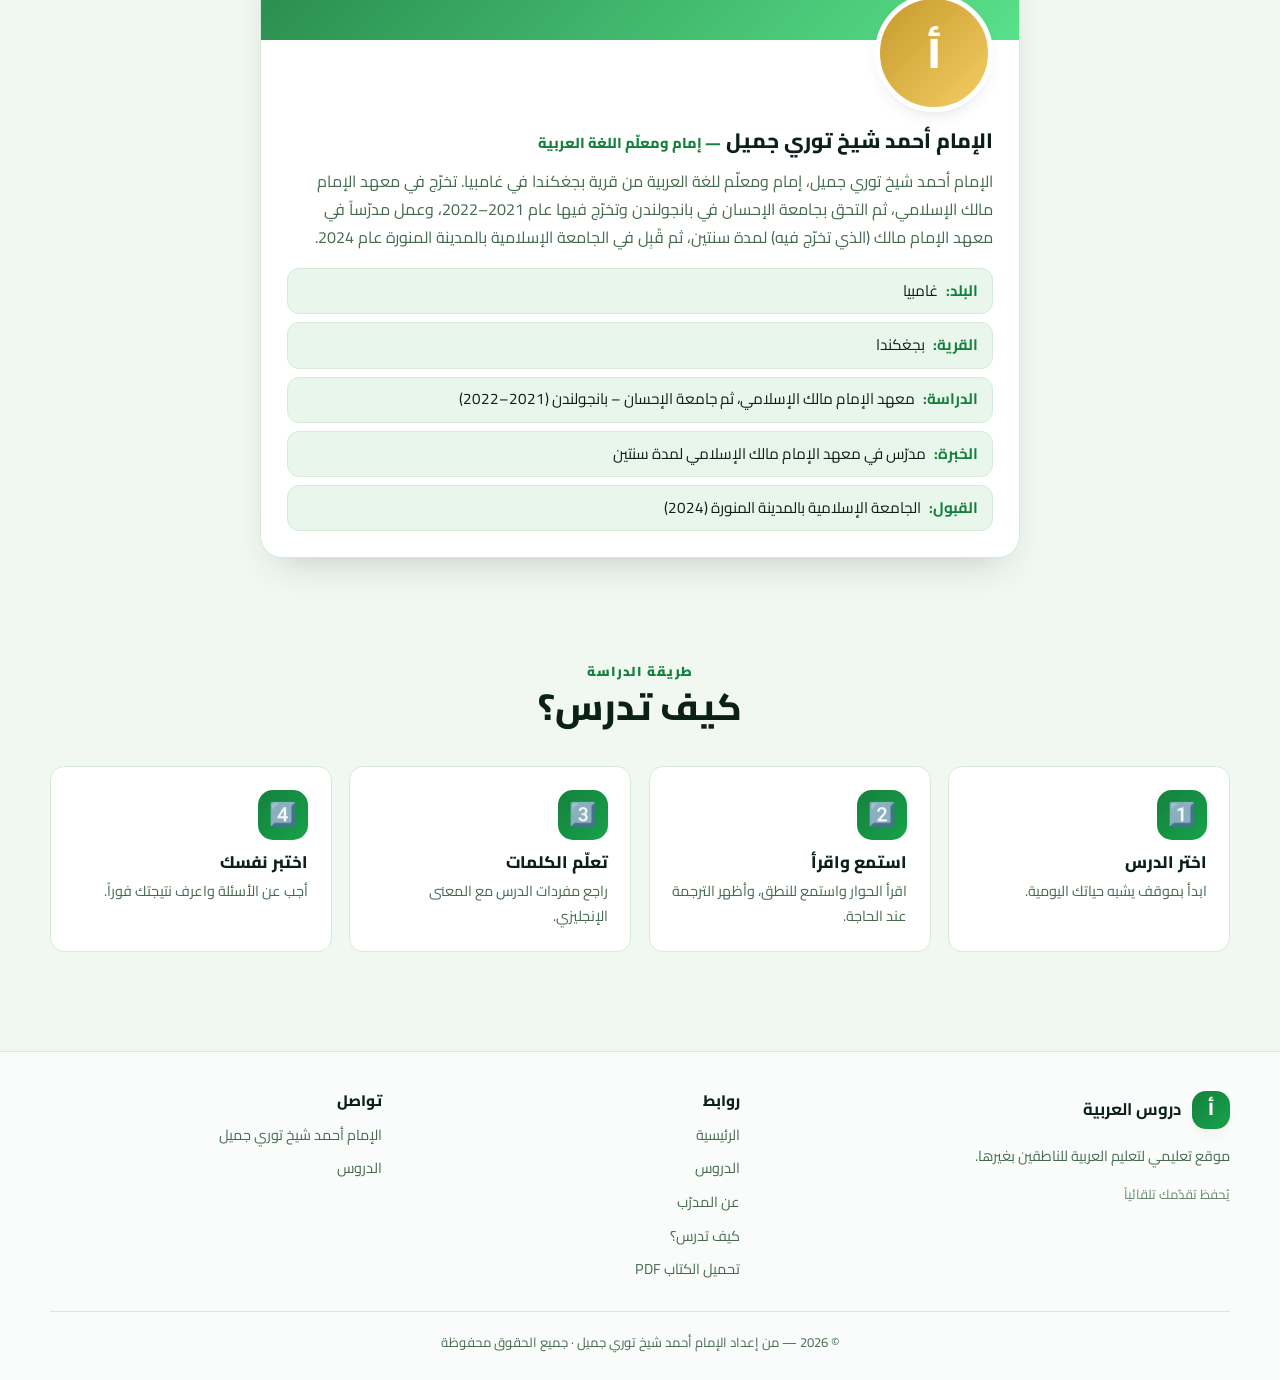
==== commit 1d68d759: "تطبيق الجوال (Android/iPhone): تثبيت كتطبيق + العمل دون إنترنت + النطق بالعربية والإنجليزية معاً - ز" ====
--- a/index.html
+++ b/index.html
@@ -6,8 +6,22 @@
   <meta name="description" content="دروس اللغة العربية للناطقين بغيرها — محادثات ومواقف يومية مع ترجمة إنجليزية ونطق صوتي. من إعداد الإمام أحمد شيخ توري جميل." />
   <meta name="theme-color" content="#15803d" />
   <title>دروس العربية للناطقين بغيرها | الإمام أحمد شيخ توري جميل</title>
+  <link rel="manifest" href="manifest.webmanifest" />
+  <link rel="apple-touch-icon" sizes="180x180" href="assets/icons/apple-touch-icon-180.png" />
+  <meta name="apple-mobile-web-app-capable" content="yes" />
+  <meta name="mobile-web-app-capable" content="yes" />
+  <meta name="apple-mobile-web-app-status-bar-style" content="default" />
+  <meta name="apple-mobile-web-app-title" content="دروس العربية" />
+  <script>
+    /* Capture the Chrome/Android install prompt as early as possible. */
+    window.__deferredInstallPrompt = null;
+    window.addEventListener("beforeinstallprompt", function (e) {
+      e.preventDefault();
+      window.__deferredInstallPrompt = e;
+    });
+  </script>
   <link rel="icon" href="data:image/svg+xml,%3Csvg xmlns='http://www.w3.org/2000/svg' viewBox='0 0 100 100'%3E%3Cdefs%3E%3ClinearGradient id='g' x1='0' y1='0' x2='1' y2='1'%3E%3Cstop offset='0' stop-color='%2315803d'/%3E%3Cstop offset='1' stop-color='%2316a34a'/%3E%3C/linearGradient%3E%3C/defs%3E%3Crect width='100' height='100' rx='24' fill='url(%23g)'/%3E%3Ctext x='50' y='72' font-size='62' text-anchor='middle' fill='%23f4cd63' font-family='serif'%3E%D8%A3%3C/text%3E%3C/svg%3E" />
-  <link rel="stylesheet" href="assets/css/styles.css?v=4" />
+  <link rel="stylesheet" href="assets/css/styles.css?v=6" />
 </head>
 <body>
   <!-- animated background -->
@@ -36,6 +50,7 @@
       </nav>
 
       <div class="header-actions">
+        <button class="icon-btn" type="button" data-install title="تثبيت التطبيق / Install app" aria-label="تثبيت التطبيق على الجوال">📲</button>
         <a class="icon-btn" href="assets/arabic-lessons.pdf" download title="تحميل PDF / Download PDF" aria-label="تحميل PDF">📄</a>
         <div class="accent-wrap">
           <button class="icon-btn" id="accentBtn" title="لون الواجهة / Color" aria-label="لون الواجهة">🎨</button>
@@ -94,8 +109,32 @@
   <!-- Toast -->
   <div class="toast" id="toast" role="status" aria-live="polite"></div>
 
-  <script src="assets/js/lessons.js?v=4"></script>
-  <script src="assets/js/app.js?v=4"></script>
+  <script src="assets/js/lessons.js?v=6"></script>
+  <script src="assets/js/app.js?v=6"></script>
   <script>document.getElementById("year").textContent = new Date().getFullYear();</script>
+  <script>
+    /* Service Worker registration.
+       - Never registered in a development environment (localhost / file: / LAN IPs).
+       - Never registered inside an iframe (the preview pane).
+       - Scope excludes login / OAuth paths (see sw.js). */
+    (function () {
+      if (!("serviceWorker" in navigator)) return;
+      var host = location.hostname;
+      var isDev =
+        location.protocol === "file:" ||
+        host === "" ||
+        host === "localhost" ||
+        host === "127.0.0.1" ||
+        host === "[::1]" ||
+        /\.local$/i.test(host) ||
+        /^(?:10\.|192\.168\.|172\.(?:1[6-9]|2\d|3[01])\.)/.test(host);
+      var inFrame = false;
+      try { inFrame = window.self !== window.top; } catch (e) { inFrame = true; }
+      if (isDev || inFrame) return;
+      window.addEventListener("load", function () {
+        navigator.serviceWorker.register("sw.js", { scope: "./" }).catch(function () {});
+      });
+    })();
+  </script>
 </body>
 </html>
--- a/assets/css/styles.css
+++ b/assets/css/styles.css
@@ -578,6 +578,16 @@
   .reveal { opacity: 1; transform: none; }
 }
 
+/* ---------- Print (website → PDF / paper) ---------- */
+@media print {
+  *, *::before, *::after { -webkit-print-color-adjust: exact !important; print-color-adjust: exact !important; }
+  @page { size: A4; margin: 12mm; }
+  .reveal { opacity: 1 !important; transform: none !important; }
+  .site-header { position: static !important; }
+  .bg-deco, .blob, .accent-menu, .toast, .header-actions { display: none !important; }
+  .lesson-card, .feature, .teacher-card, .bio-facts li { break-inside: avoid; }
+}
+
 /* ---------- Accent themes (reader can change the color) ---------- */
 html[data-accent="green"] { --brand-1: #15803d; --brand-2: #16a34a; --brand-3: #4ade80; --ring: rgba(22, 163, 74, .35); }
 html[data-accent="blue"]  { --brand-1: #1e3a8a; --brand-2: #2563eb; --brand-3: #60a5fa; --ring: rgba(37, 99, 235, .35); }
@@ -616,3 +626,33 @@
   border-radius: 12px; padding: .55rem .9rem; font-size: .95rem;
 }
 .bio-facts li b { color: var(--brand-1); white-space: nowrap; }
+
+/* ---------- Install app (PWA) card ---------- */
+.install-card {
+  display: flex; align-items: center; gap: 1.4rem; flex-wrap: wrap;
+  background: linear-gradient(135deg, var(--surface), var(--surface-2));
+  border: 1px solid var(--line); border-radius: var(--radius);
+  padding: 1.6rem 1.8rem; box-shadow: var(--shadow-sm);
+}
+.install-icon {
+  flex: 0 0 auto; width: 66px; height: 66px; border-radius: 20px;
+  display: grid; place-items: center; font-size: 1.9rem;
+  background: linear-gradient(135deg, var(--brand-1), var(--brand-2));
+  color: var(--gold-2); box-shadow: var(--shadow-sm);
+}
+.install-body { flex: 1 1 320px; min-width: 240px; }
+.install-body h2 { font-size: clamp(1.25rem, 3vw, 1.7rem); margin-bottom: .35rem; }
+.install-body p { color: var(--text-soft); margin: 0 0 .7rem; }
+.install-steps { display: grid; gap: .4rem; font-size: .86rem; color: var(--text-soft); }
+.install-steps span {
+  background: var(--bg-soft); border: 1px solid var(--line);
+  border-radius: 12px; padding: .5rem .8rem;
+}
+.install-cta { flex: 0 0 auto; }
+@media (max-width: 640px) {
+  .install-card { padding: 1.2rem; gap: 1rem; }
+  .install-cta { width: 100%; justify-content: center; }
+}
+@media print {
+  .install-section { display: none !important; }
+}
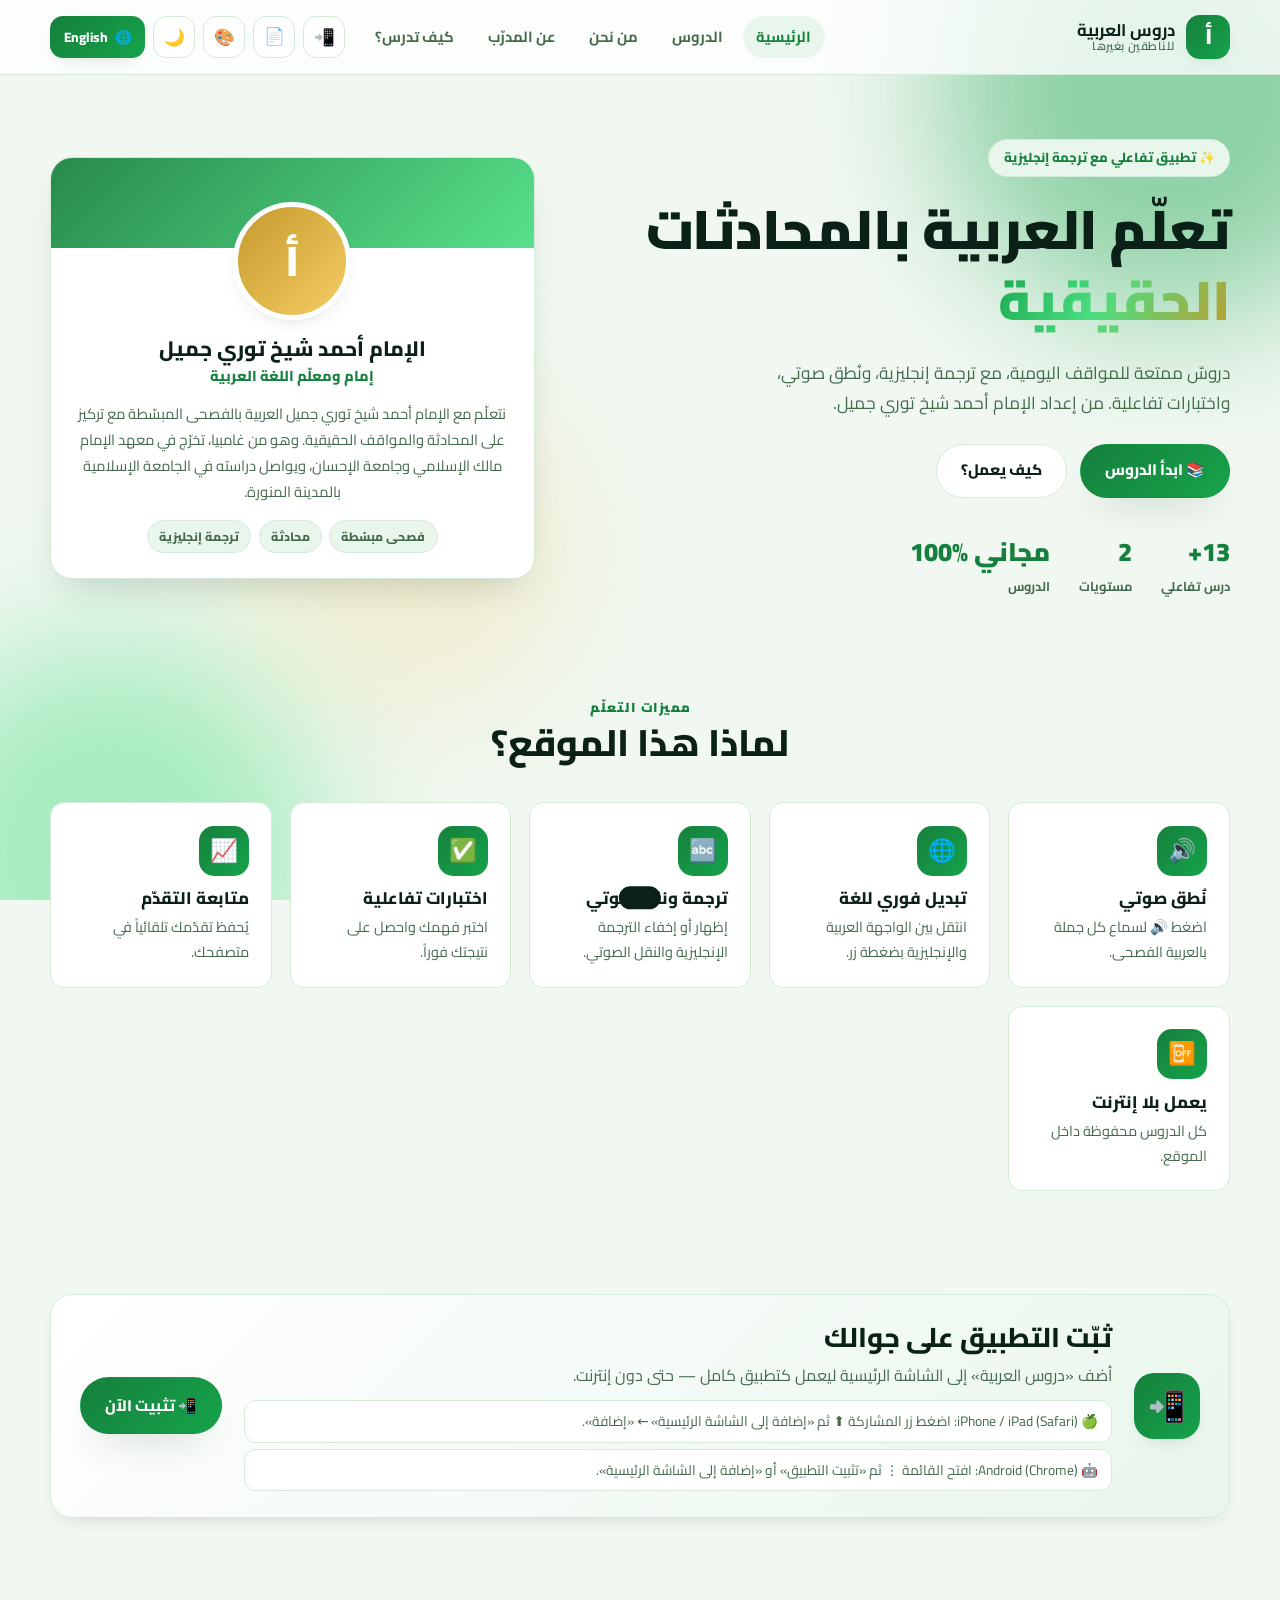
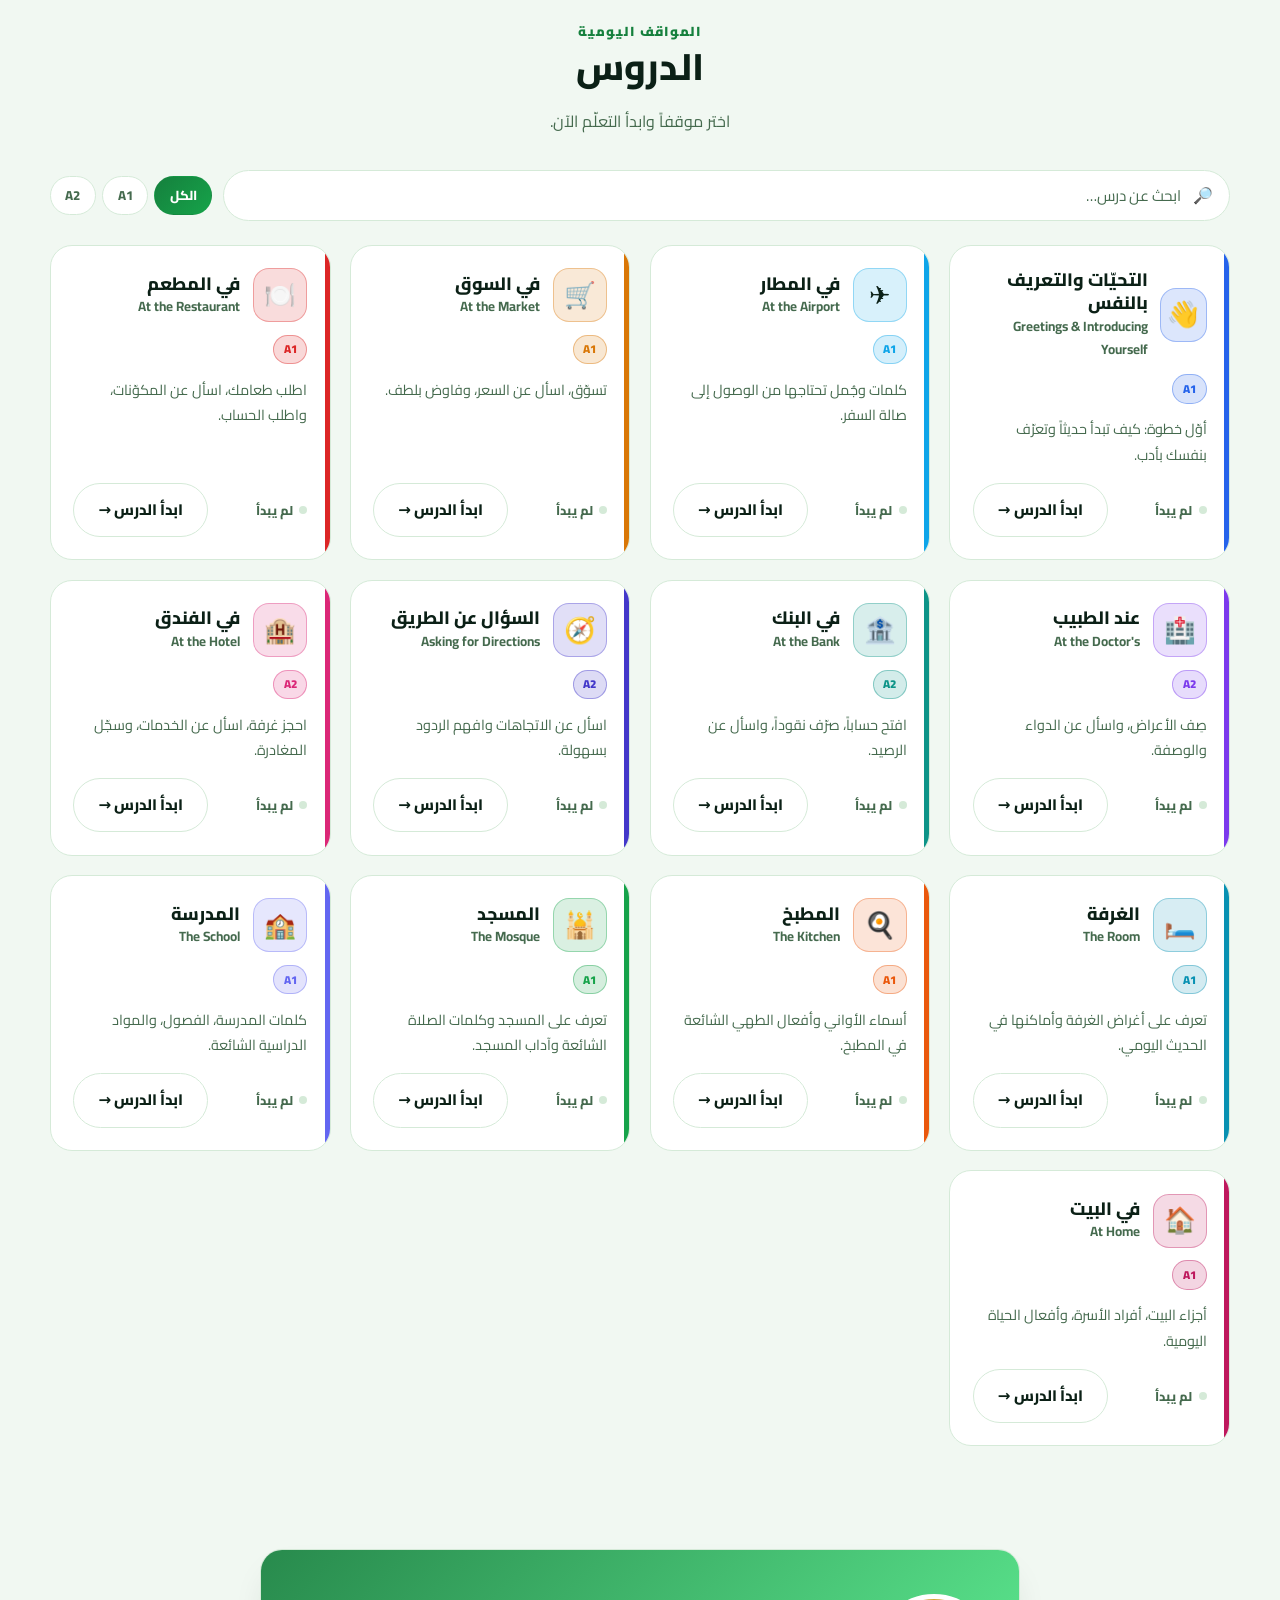
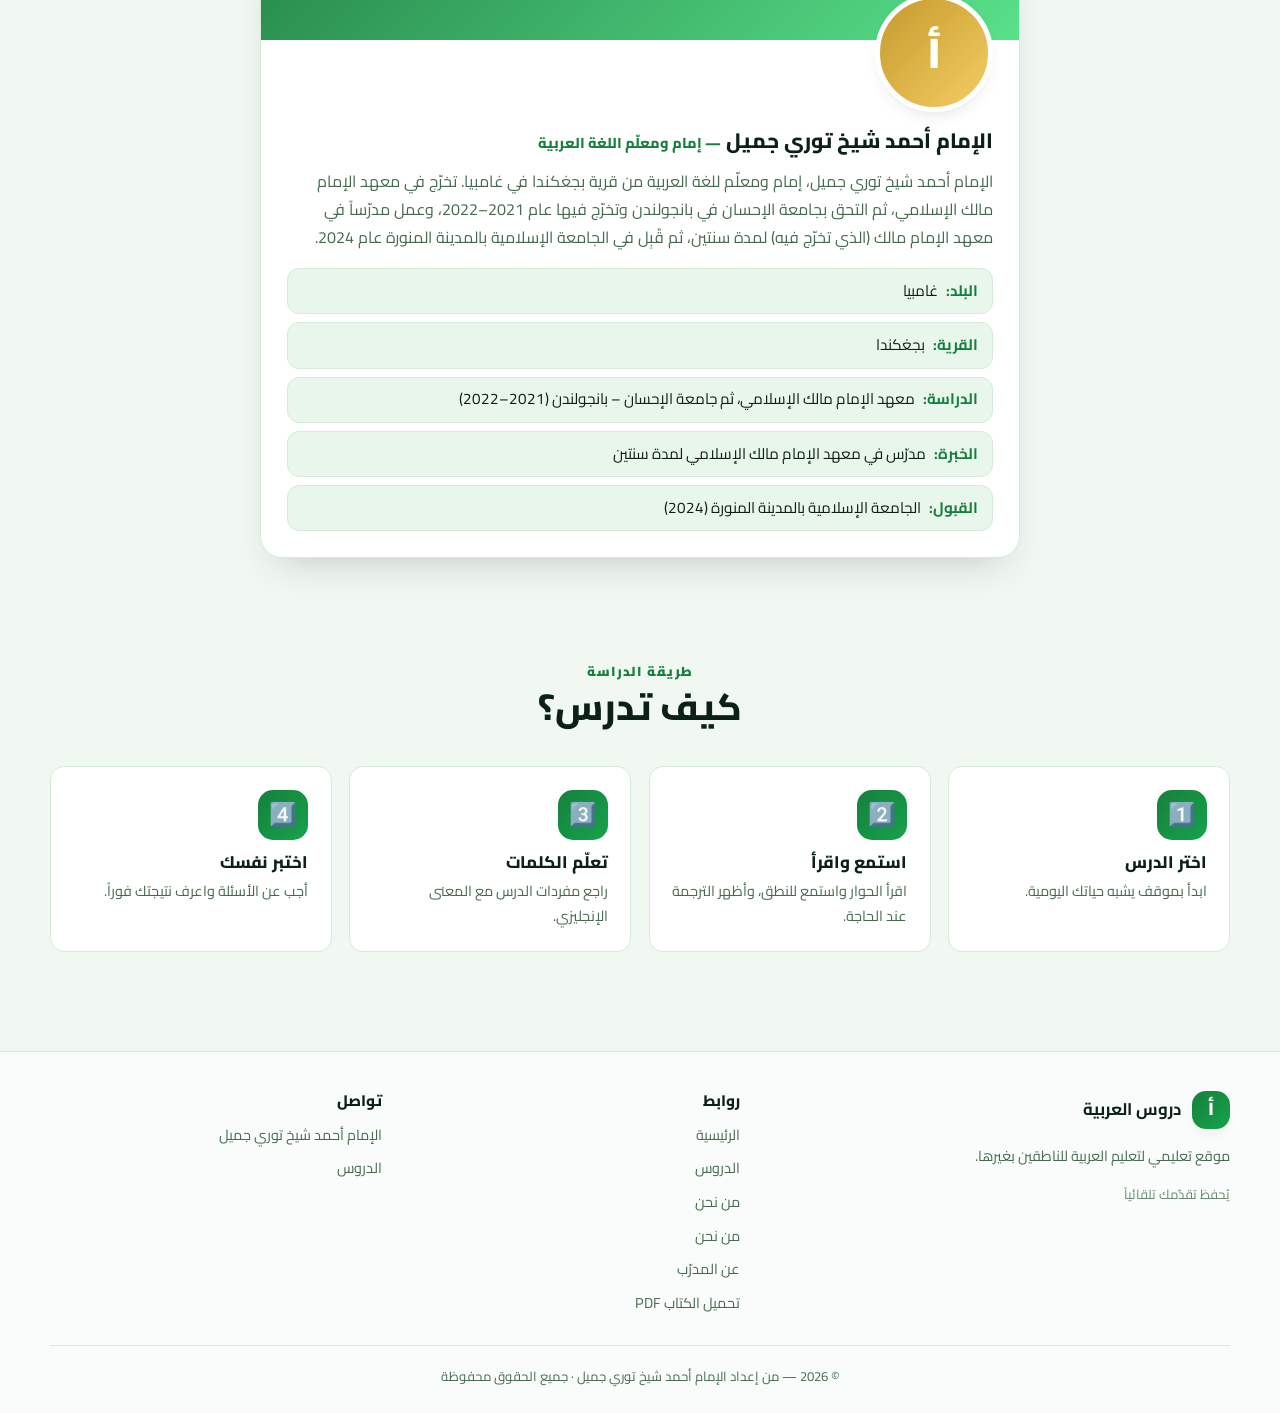
==== commit a033c749: "إضافة صفحة من الكتيب - إضافة صفحة «من نحن» كاملة (عنوان رئيسي جذاب + أقسام قصيرة + أبرز المزايا + زر" ====
--- a/index.html
+++ b/index.html
@@ -21,7 +21,7 @@
     });
   </script>
   <link rel="icon" href="data:image/svg+xml,%3Csvg xmlns='http://www.w3.org/2000/svg' viewBox='0 0 100 100'%3E%3Cdefs%3E%3ClinearGradient id='g' x1='0' y1='0' x2='1' y2='1'%3E%3Cstop offset='0' stop-color='%2315803d'/%3E%3Cstop offset='1' stop-color='%2316a34a'/%3E%3C/linearGradient%3E%3C/defs%3E%3Crect width='100' height='100' rx='24' fill='url(%23g)'/%3E%3Ctext x='50' y='72' font-size='62' text-anchor='middle' fill='%23f4cd63' font-family='serif'%3E%D8%A3%3C/text%3E%3C/svg%3E" />
-  <link rel="stylesheet" href="assets/css/styles.css?v=6" />
+  <link rel="stylesheet" href="assets/css/styles.css?v=7" />
 </head>
 <body>
   <!-- animated background -->
@@ -42,14 +42,16 @@
         </span>
       </a>
 
-      <nav class="nav">
+      <nav class="nav" id="siteNav">
         <a href="#/" data-go="/" data-i18n="navHome">الرئيسية</a>
         <a href="#lessons" data-i18n="navLessons">الدروس</a>
+        <a href="#about-us" data-i18n="navAboutUs">من نحن</a>
         <a href="#about" data-i18n="navAbout">عن المدرّب</a>
         <a href="#how" data-i18n="navHow">كيف تدرس؟</a>
       </nav>
 
       <div class="header-actions">
+        <button class="icon-btn nav-toggle" id="navToggle" type="button" aria-label="قائمة / Menu" aria-expanded="false" aria-controls="siteNav">☰</button>
         <button class="icon-btn" type="button" data-install title="تثبيت التطبيق / Install app" aria-label="تثبيت التطبيق على الجوال">📲</button>
         <a class="icon-btn" href="assets/arabic-lessons.pdf" download title="تحميل PDF / Download PDF" aria-label="تحميل PDF">📄</a>
         <div class="accent-wrap">
@@ -88,8 +90,9 @@
         <ul>
           <li><a href="#/" data-go="/" data-i18n="navHome">الرئيسية</a></li>
           <li><a href="#lessons" data-i18n="navLessons">الدروس</a></li>
+          <li><a href="#about-us" data-i18n="navAboutUs">من نحن</a></li>
+          <li><a href="#about-us" data-i18n="navAboutUs">من نحن</a></li>
           <li><a href="#about" data-i18n="navAbout">عن المدرّب</a></li>
-          <li><a href="#how" data-i18n="navHow">كيف تدرس؟</a></li>
           <li><a href="assets/arabic-lessons.pdf" download data-i18n="downloadPdf">تحميل الكتاب PDF</a></li>
         </ul>
       </div>
@@ -110,7 +113,7 @@
   <div class="toast" id="toast" role="status" aria-live="polite"></div>
 
   <script src="assets/js/lessons.js?v=6"></script>
-  <script src="assets/js/app.js?v=6"></script>
+  <script src="assets/js/app.js?v=7"></script>
   <script>document.getElementById("year").textContent = new Date().getFullYear();</script>
   <script>
     /* Service Worker registration.
--- a/assets/css/styles.css
+++ b/assets/css/styles.css
@@ -649,10 +649,38 @@
   border-radius: 12px; padding: .5rem .8rem;
 }
 .install-cta { flex: 0 0 auto; }
+
+/* ---------- About us page ---------- */
+.about-hero { padding: 3rem 0 1rem; text-align: center; }
+.about-hero-inner { max-width: 780px; }
+.about-hero h1 { font-size: clamp(1.9rem, 5vw, 3rem); line-height: 1.2; margin: .6rem 0 1rem; }
+.about-hero .lead { color: var(--text-soft); font-size: 1.06rem; max-width: 60ch; margin: 0 auto 1.6rem; }
+.about-hero .hero-cta { justify-content: center; }
+.about-stats { justify-content: center; margin-top: 1.6rem; }
+.about-grid { display: grid; grid-template-columns: repeat(auto-fit, minmax(280px, 1fr)); gap: 1.3rem; align-items: start; }
+.about-card { background: var(--surface); border: 1px solid var(--line); border-radius: var(--radius); padding: 1.6rem 1.8rem; box-shadow: var(--shadow-sm); }
+.about-card p { color: var(--text-soft); }
+.about-card p:last-child { margin-bottom: 0; }
+.about-facts { margin-top: 1.2rem; }
+.contact-card { max-width: 760px; margin-inline: auto; text-align: center; background: linear-gradient(135deg, var(--surface), var(--surface-2)); border: 1px solid var(--line); border-radius: var(--radius); padding: 2rem 1.8rem; box-shadow: var(--shadow-sm); }
+.contact-card .kicker { color: var(--brand-1); font-weight: 900; font-size: .82rem; letter-spacing: 1px; text-transform: uppercase; }
+html[data-theme="dark"] .contact-card .kicker { color: var(--brand-3); }
+.contact-card h2 { font-size: clamp(1.4rem, 3.4vw, 2rem); margin: .5rem 0 .5rem; }
+.contact-card p { color: var(--text-soft); max-width: 56ch; margin: 0 auto 1.3rem; }
+.contact-actions { display: flex; gap: .7rem; flex-wrap: wrap; justify-content: center; }
+.contact-hint { font-size: .82rem; color: var(--text-soft); margin-top: .9rem; }
+.about-back { margin-top: 1rem; }
+.nav-toggle { display: none; }
+
 @media (max-width: 640px) {
   .install-card { padding: 1.2rem; gap: 1rem; }
   .install-cta { width: 100%; justify-content: center; }
+  .nav-toggle { display: inline-grid; }
+  .nav { display: none; }
+  .nav.open { display: flex; position: absolute; top: 100%; inset-inline: 1rem; flex-direction: column; background: var(--bg-soft); border: 1px solid var(--line); border-radius: var(--radius-sm); padding: .5rem; box-shadow: var(--shadow); z-index: 60; }
+  .header-inner { position: relative; }
 }
 @media print {
   .install-section { display: none !important; }
-}
+  .nav-toggle, .contact-actions { display: none !important; }
+}
